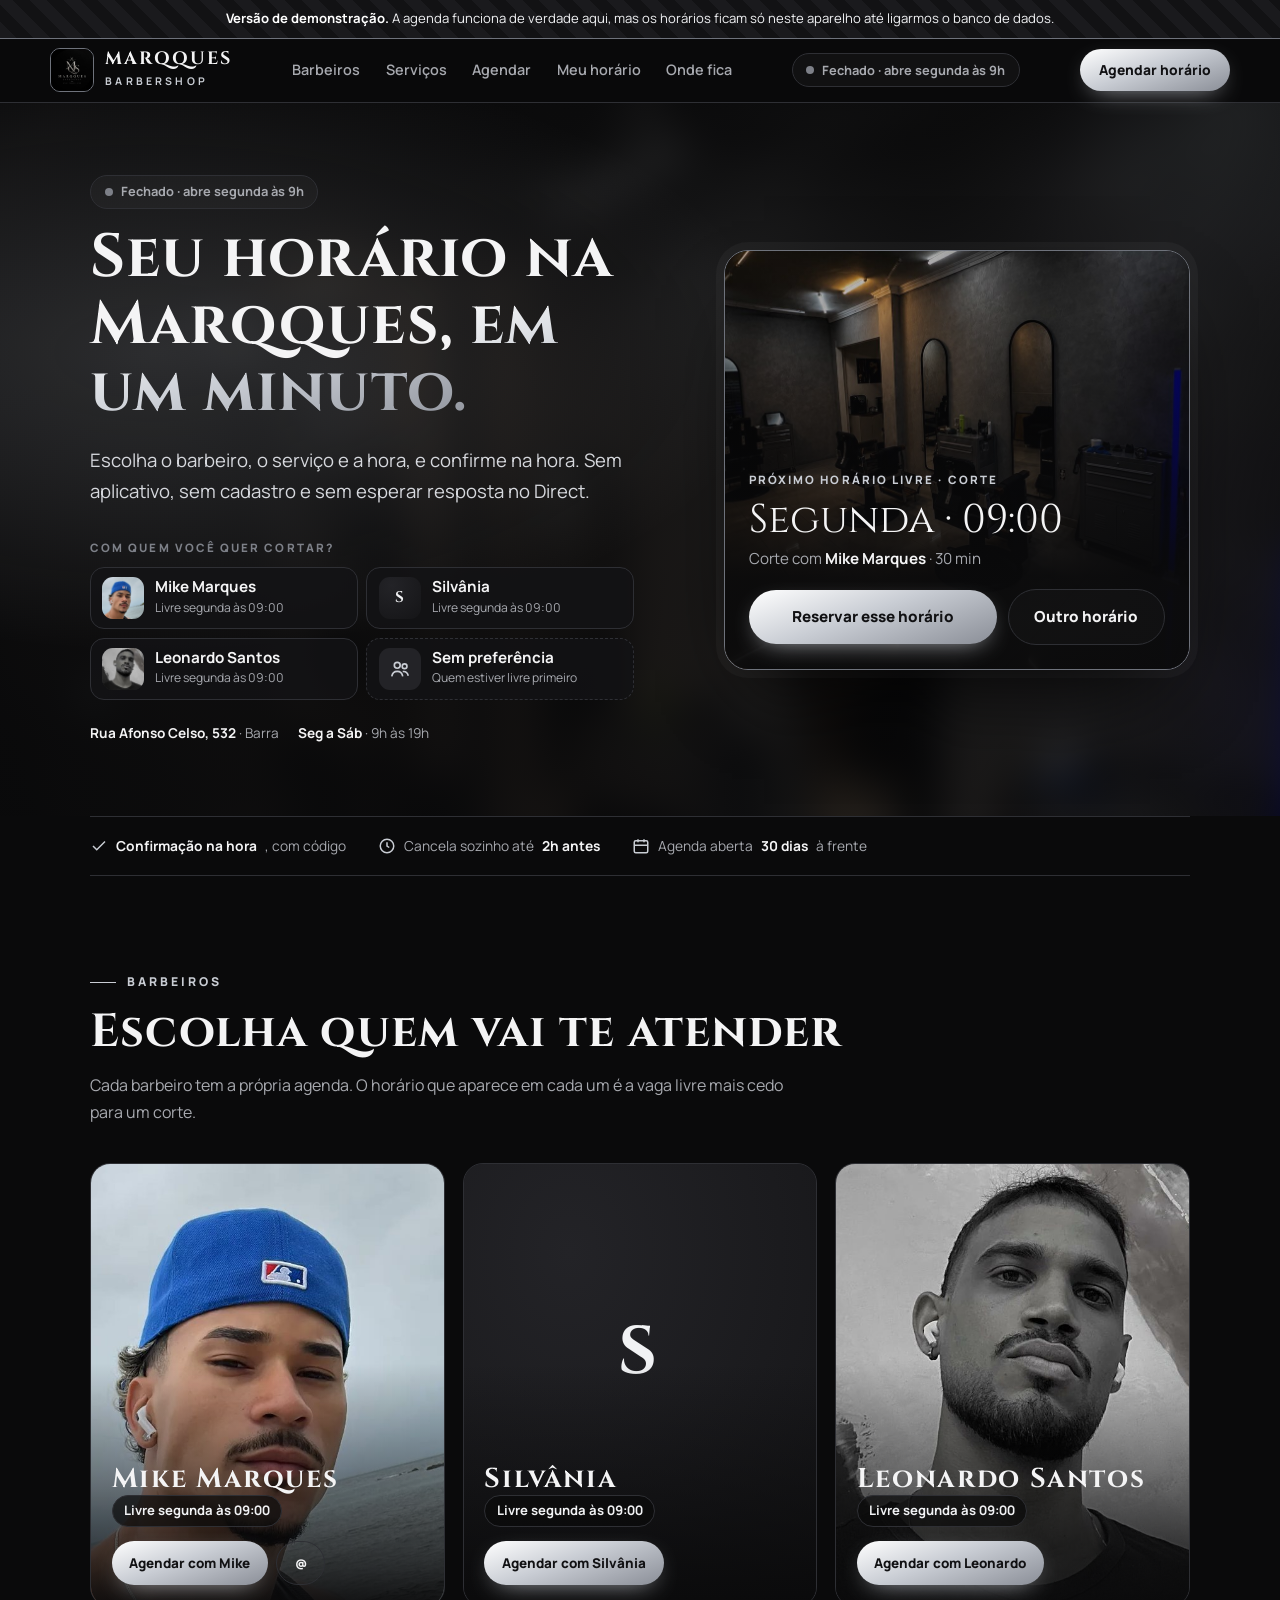
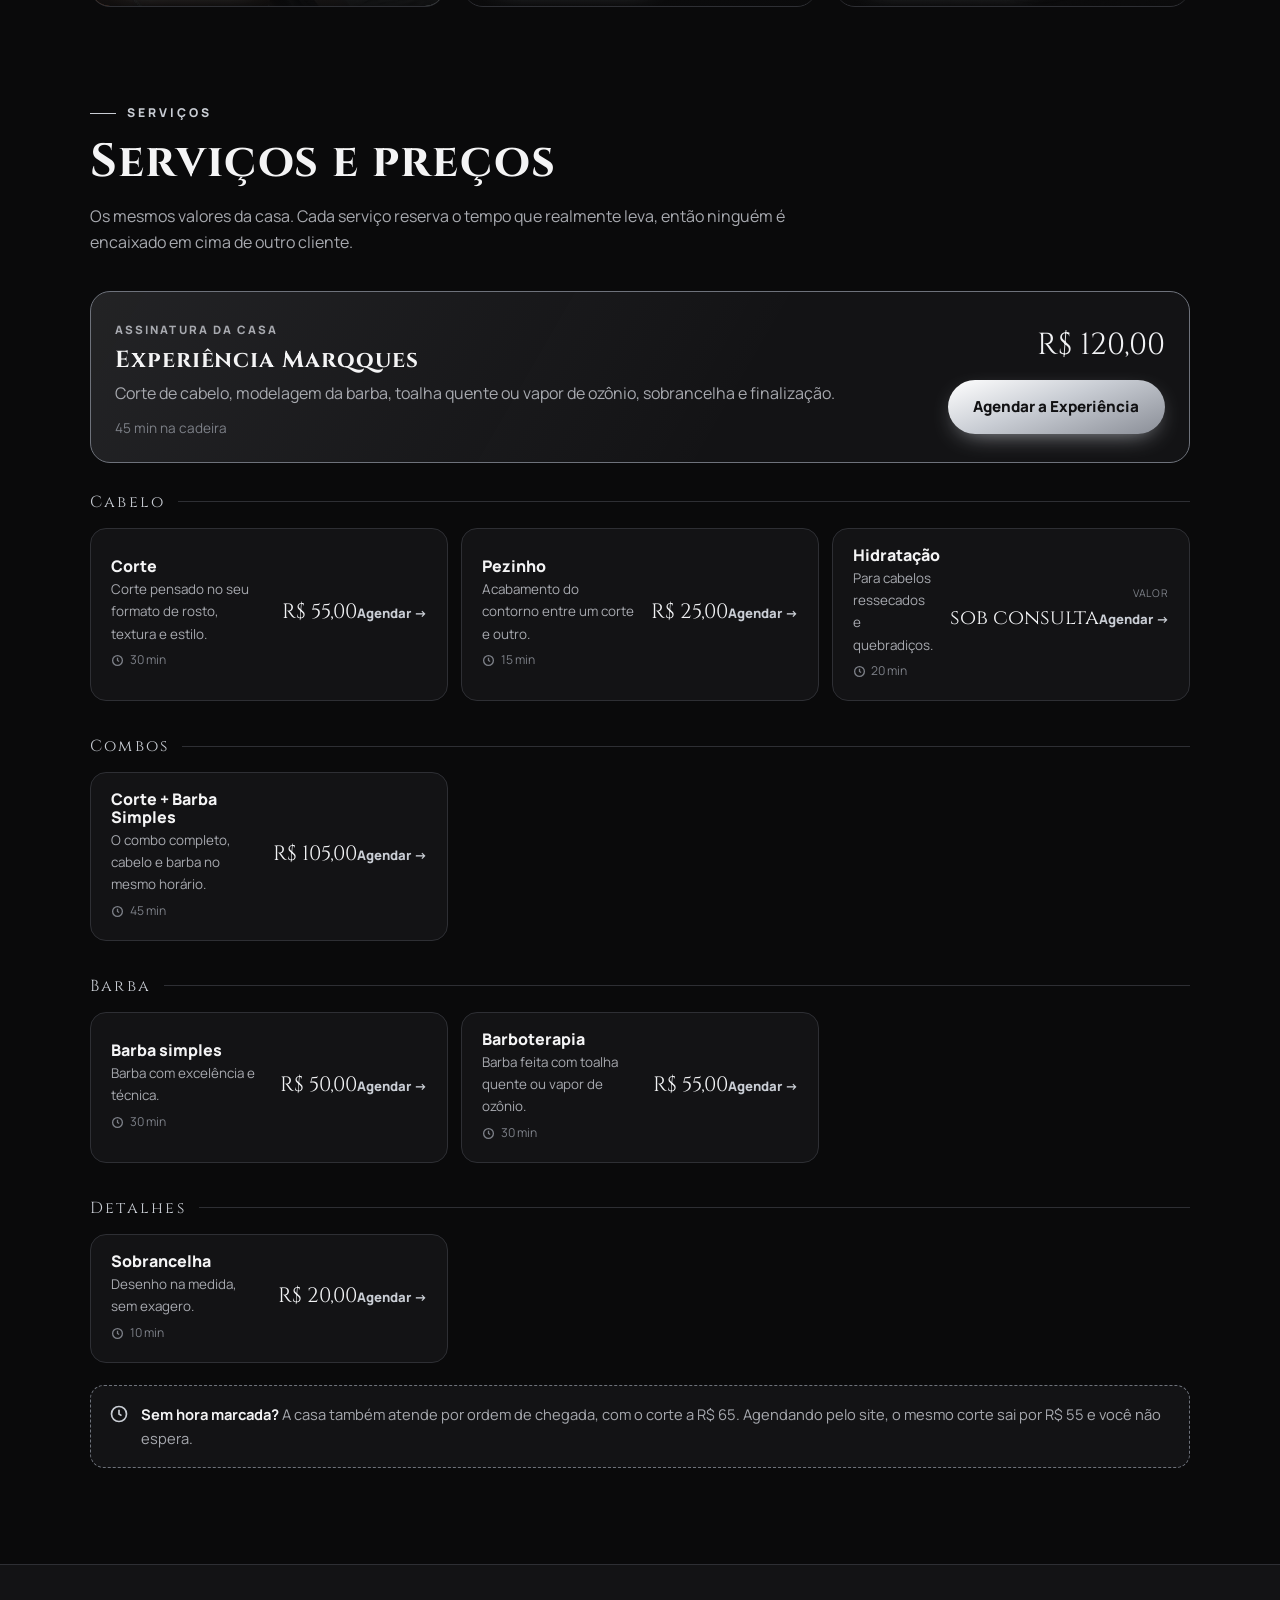
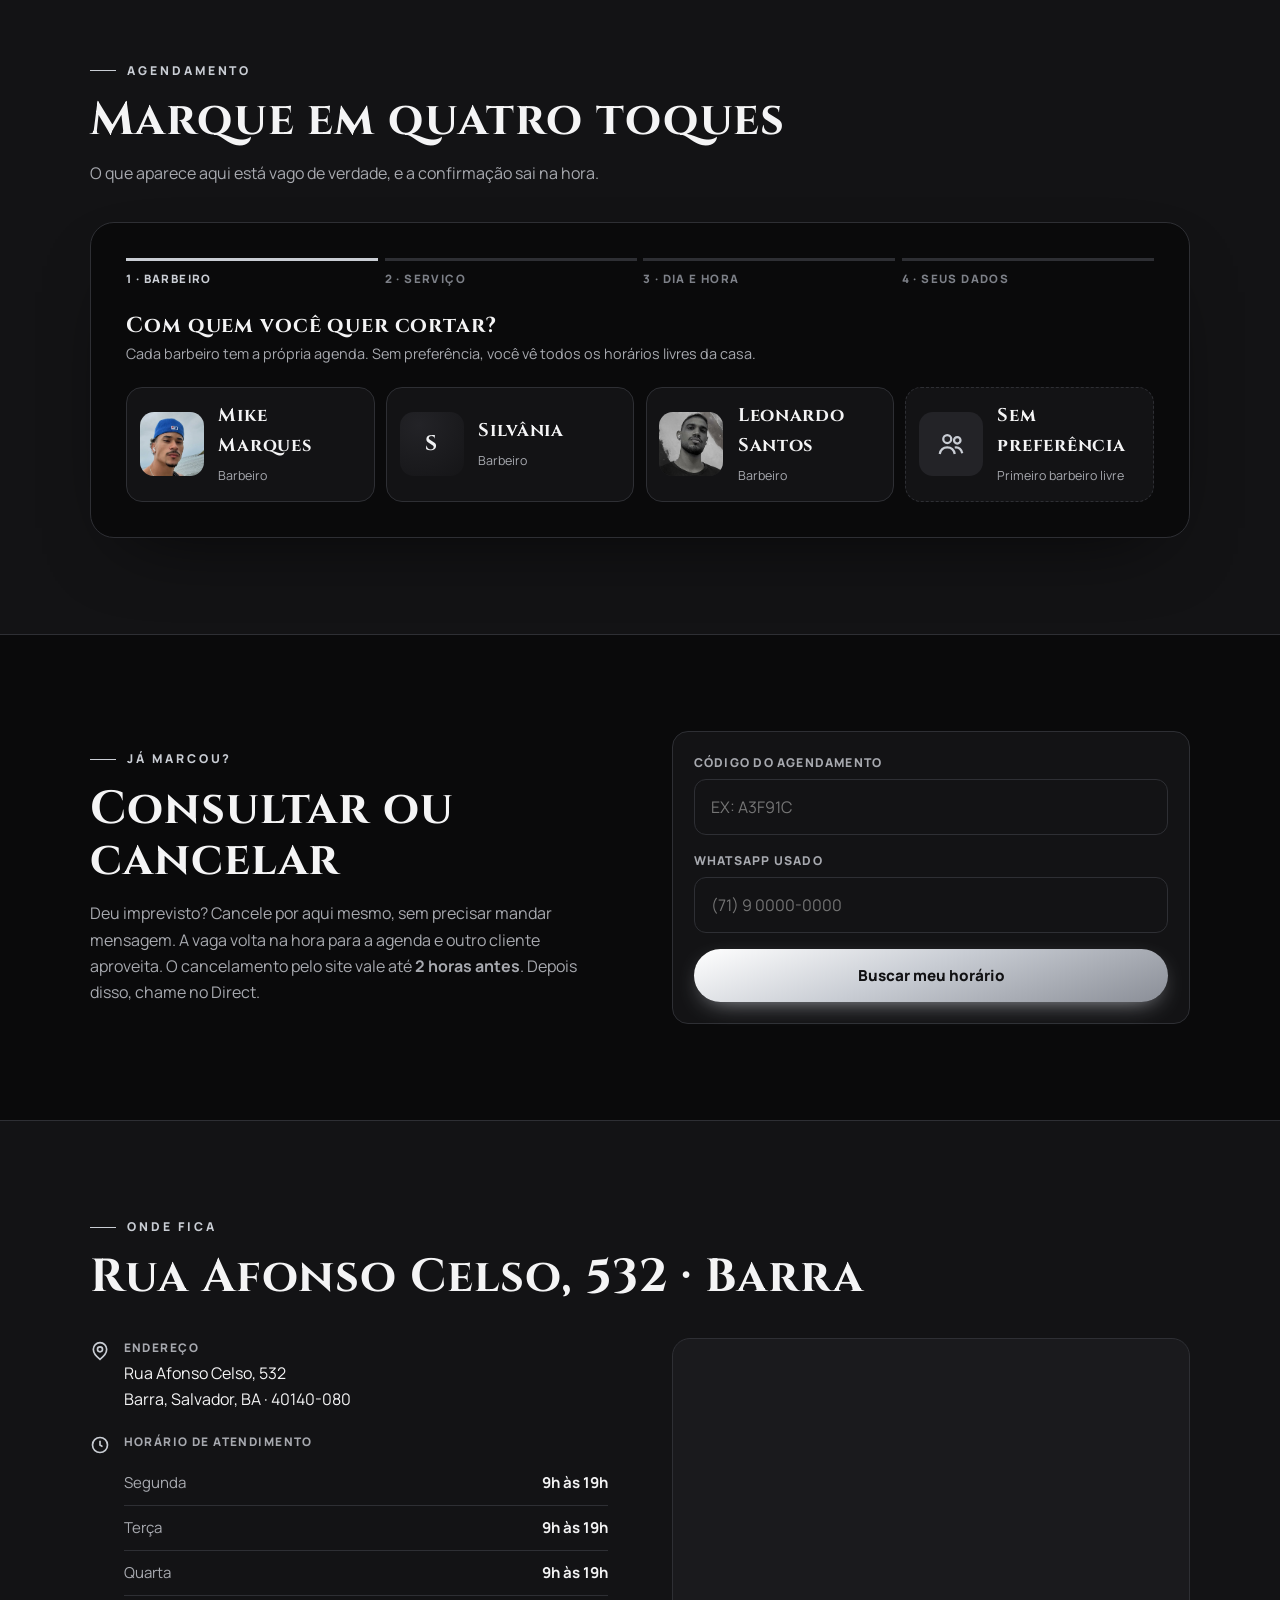
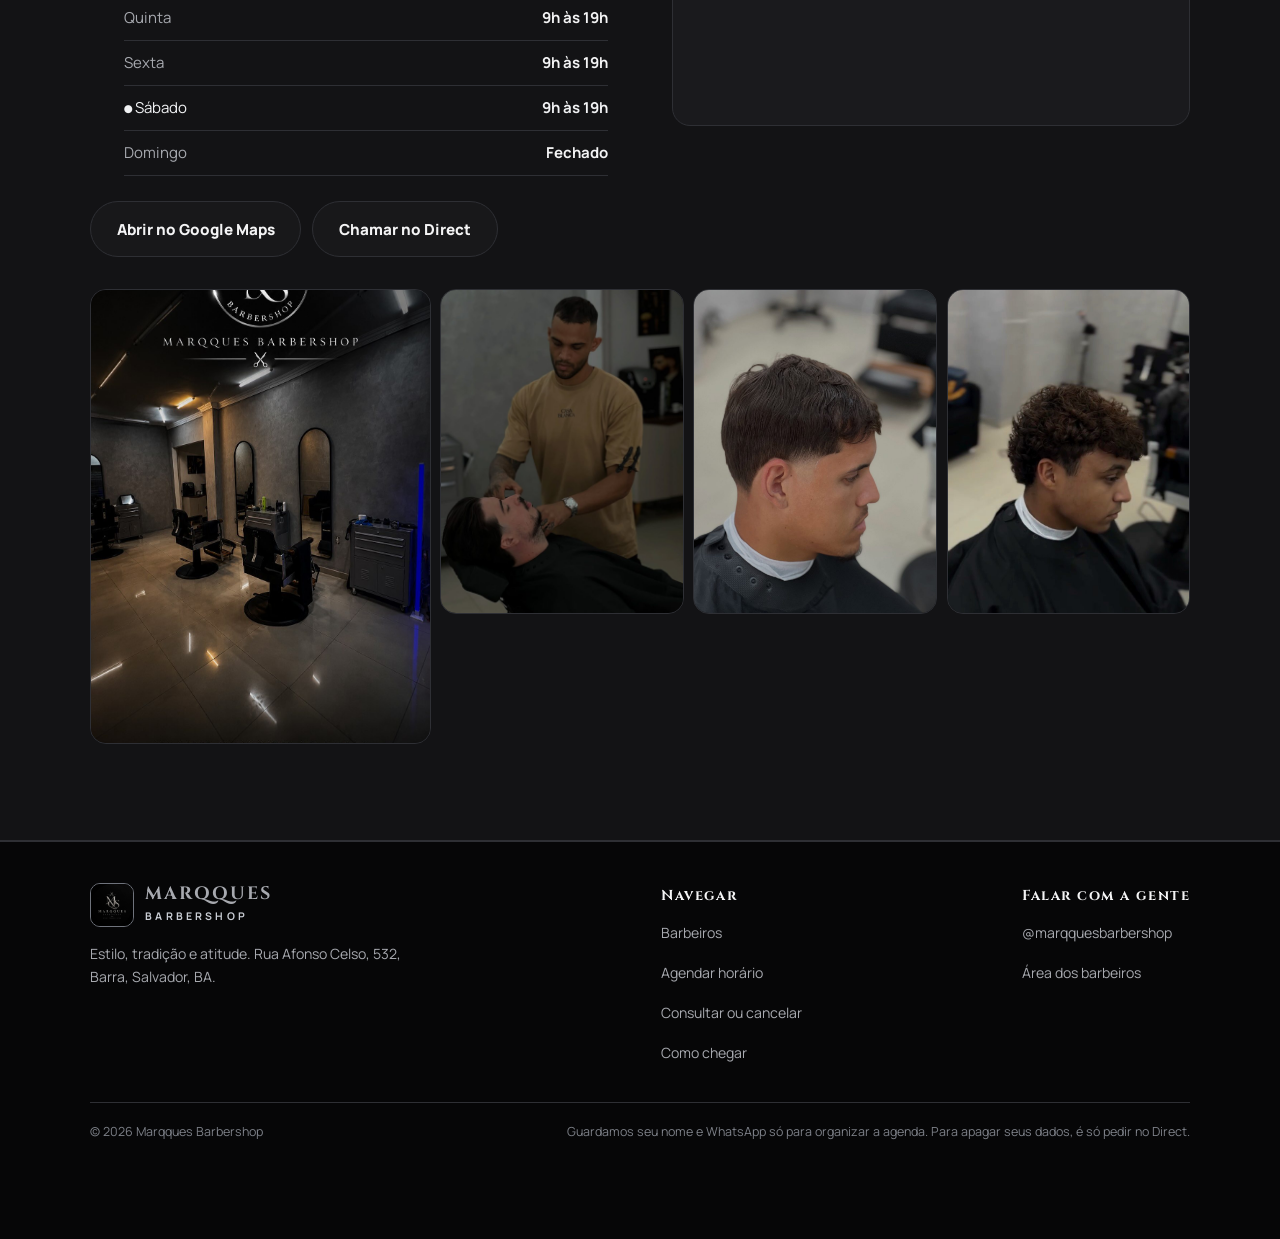
==== index.html @ 843974b7 "Atualiza o site" ====
<!DOCTYPE html>
<html lang="pt-BR">
<head>
<meta charset="UTF-8">
<meta name="viewport" content="width=device-width, initial-scale=1.0">
<title>Marqques Barbershop · Agende com Mike, Silvânia ou Leonardo na Barra</title>
<meta name="description" content="Barbearia na Barra, Salvador. Escolha o barbeiro, o serviço e o horário e confirme na hora, sem app e sem cadastro.">
<meta name="theme-color" content="#0A0A0B">
<link rel="icon" href="fotos/logo.jpg">

<meta property="og:type" content="website">
<meta property="og:title" content="Marqques Barbershop · Agende seu horário">
<meta property="og:description" content="Escolha o barbeiro, o serviço e o horário. Confirmação na hora, sem app.">
<meta property="og:image" content="fotos/salao.jpg">
<meta property="og:locale" content="pt_BR">
<meta name="twitter:card" content="summary_large_image">

<link rel="preconnect" href="https://fonts.googleapis.com">
<link rel="preconnect" href="https://fonts.gstatic.com" crossorigin>
<link href="https://fonts.googleapis.com/css2?family=Cinzel:wght@600;700&family=Manrope:wght@400;500;600;700;800&display=swap" rel="stylesheet">
<link rel="stylesheet" href="assets/estilo.css">

<script type="application/ld+json">
{
  "@context":"https://schema.org",
  "@type":"BarberShop",
  "name":"Marqques Barbershop",
  "slogan":"Estilo • Tradição • Atitude",
  "image":"fotos/salao.jpg",
  "priceRange":"R$$",
  "address":{
    "@type":"PostalAddress",
    "streetAddress":"Rua Afonso Celso, 532",
    "addressLocality":"Salvador",
    "addressRegion":"BA",
    "postalCode":"40140-080",
    "addressCountry":"BR"
  },
  "sameAs":["https://www.instagram.com/marqquesbarbershop/"],
  "openingHoursSpecification":[
    {"@type":"OpeningHoursSpecification","dayOfWeek":["Monday","Tuesday","Wednesday","Thursday","Friday","Saturday"],"opens":"09:00","closes":"19:00"}
  ]
}
</script>
</head>
<body>

<div id="faixa-demo" class="faixa-demo" hidden>
  <b>Versão de demonstração.</b> A agenda funciona de verdade aqui, mas os horários ficam só neste aparelho até ligarmos o banco de dados.
</div>

<!-- ================= TOPO ================= -->
<header class="topo">
  <div class="wrap topo-in">
    <a class="marca" href="#" aria-label="Marqques Barbershop, início">
      <img src="fotos/logo.jpg" alt="" width="44" height="44">
      <span><b>MARQQUES</b><small>Barbershop</small></span>
    </a>
    <nav class="menu">
      <a href="#equipe">Barbeiros</a>
      <a href="#servicos">Serviços</a>
      <a href="#agendar">Agendar</a>
      <a href="#meu-horario">Meu horário</a>
      <a href="#local">Onde fica</a>
    </nav>
    <span class="status" data-status></span>
    <a class="btn btn-prata" href="#agendar">Agendar horário</a>
  </div>
</header>

<!-- ================= CAPA: a agenda já começa aqui ================= -->
<section class="capa capa-agenda">
  <div class="capa-foto" style="background-image:url('fotos/salao.jpg')"></div>
  <div class="wrap capa-in">
    <div class="capa-txt">
      <span class="status" data-status></span>
      <h1>Seu horário na Marqques, <span class="prata-texto">em um minuto.</span></h1>
      <p class="lead">
        Escolha o barbeiro, o serviço e a hora, e confirme na hora.
        Sem aplicativo, sem cadastro e sem esperar resposta no Direct.
      </p>

      <p class="rotulo">Com quem você quer cortar?</p>
      <div class="atalhos" id="atalhos">
        <div class="carregando">Carregando a equipe…</div>
      </div>

      <div class="capa-rodape">
        <span><b>Rua Afonso Celso, 532</b> · Barra</span>
        <span><b>Seg a Sáb</b> · 9h às 19h</span>
      </div>
    </div>

    <aside class="proximo" id="proximo" aria-live="polite">
      <img src="fotos/salao.jpg" alt="" width="941" height="1671">
      <div class="proximo-in">
        <p class="rotulo">Próximo horário livre · Corte</p>
        <div class="proximo-quando" id="px-quando">Procurando…</div>
        <p class="proximo-com" id="px-com">&nbsp;</p>
        <div class="acoes">
          <button class="btn btn-prata btn-bloco" id="px-reservar" type="button" disabled>Reservar esse horário</button>
          <a class="btn btn-linha" href="#agendar">Outro horário</a>
        </div>
      </div>
    </aside>
  </div>
</section>

<div class="wrap">
  <div class="selos">
    <span><svg width="18" height="18" viewBox="0 0 24 24" fill="none" stroke="currentColor" stroke-width="2"><path d="M20 6 9 17l-5-5"/></svg><b>Confirmação na hora</b>, com código</span>
    <span><svg width="18" height="18" viewBox="0 0 24 24" fill="none" stroke="currentColor" stroke-width="2"><circle cx="12" cy="12" r="9"/><path d="M12 7v5l3 2"/></svg>Cancela sozinho até <b>2h antes</b></span>
    <span><svg width="18" height="18" viewBox="0 0 24 24" fill="none" stroke="currentColor" stroke-width="2"><rect x="3" y="5" width="18" height="16" rx="2"/><path d="M8 3v4M16 3v4M3 11h18"/></svg>Agenda aberta <b>30 dias</b> à frente</span>
  </div>
</div>

<!-- ================= EQUIPE ================= -->
<section class="secao" id="equipe">
  <div class="wrap">
    <p class="olho">Barbeiros</p>
    <h2>Escolha quem vai te atender</h2>
    <p class="sub">
      Cada barbeiro tem a própria agenda. O horário que aparece em cada um
      é a vaga livre mais cedo para um corte.
    </p>
    <div class="equipe equipe-v2" id="equipe-lista">
      <div class="carregando">Carregando a equipe…</div>
    </div>
  </div>
</section>

<!-- ================= SERVIÇOS ================= -->
<section class="secao" id="servicos" style="padding-top:0">
  <div class="wrap">
    <p class="olho">Serviços</p>
    <h2>Serviços e preços</h2>
    <p class="sub">
      Os mesmos valores da casa. Cada serviço reserva o tempo que realmente leva,
      então ninguém é encaixado em cima de outro cliente.
    </p>
    <div id="cardapio" style="margin-top:2.2rem">
      <div class="carregando">Carregando os serviços…</div>
    </div>
    <div class="aviso-chegada">
      <svg width="20" height="20" viewBox="0 0 24 24" fill="none" stroke="currentColor" stroke-width="2"><circle cx="12" cy="12" r="9"/><path d="M12 7v5l3 2"/></svg>
      <span><b>Sem hora marcada?</b> A casa também atende por ordem de chegada, com o corte a R$ 65.
        Agendando pelo site, o mesmo corte sai por R$ 55 e você não espera.</span>
    </div>
  </div>
</section>

<!-- ================= AGENDAMENTO ================= -->
<section class="secao agendar" id="agendar">
  <div class="wrap">
    <p class="olho">Agendamento</p>
    <h2>Marque em quatro toques</h2>
    <p class="sub">
      O que aparece aqui está vago de verdade, e a confirmação sai na hora.
    </p>

    <div class="painel" id="agendar-app">

      <div class="passos" id="passos">
        <div class="passo" data-estado="atual">1 · Barbeiro</div>
        <div class="passo" data-estado="aberto">2 · Serviço</div>
        <div class="passo" data-estado="aberto">3 · Dia e hora</div>
        <div class="passo" data-estado="aberto">4 · Seus dados</div>
      </div>

      <div class="escolhas" id="escolhas" hidden></div>

      <!-- 1 -->
      <div class="etapa" data-etapa="1" data-ativa>
        <h3>Com quem você quer cortar?</h3>
        <p class="dica">Cada barbeiro tem a própria agenda. Sem preferência, você vê todos os horários livres da casa.</p>
        <div class="lista-barbeiros" id="lista-barbeiros"></div>
      </div>

      <!-- 2 -->
      <div class="etapa" data-etapa="2">
        <h3>O que vamos fazer?</h3>
        <p class="dica">O tempo na cadeira muda conforme o serviço, por isso ele vem antes da hora.</p>
        <div id="lista-servicos"></div>
        <div class="acoes"><button class="voltar" type="button" data-voltar="1">← Trocar o barbeiro</button></div>
      </div>

      <!-- 3 -->
      <div class="etapa" data-etapa="3">
        <h3>Escolha o dia e a hora</h3>
        <div class="fita" id="fita-dias"></div>
        <p class="titulo-dia" id="titulo-dia"></p>
        <div id="caixa-horas"></div>
        <div class="acoes"><button class="voltar" type="button" data-voltar="2">← Trocar o serviço</button></div>
      </div>

      <!-- 4 -->
      <div class="etapa" data-etapa="4">
        <h3>Quase lá</h3>
        <p class="dica">Só falta saber quem vai sentar na cadeira.</p>
        <div class="resumo" id="resumo"></div>
        <form id="form-cliente" novalidate>
          <div class="campos">
            <div class="campo">
              <label for="cli-nome">Seu nome</label>
              <input id="cli-nome" name="nome" type="text" autocomplete="name" placeholder="Como te chamam" required>
            </div>
            <div class="campo">
              <label for="cli-tel">WhatsApp</label>
              <input id="cli-tel" name="tel" type="tel" inputmode="numeric" autocomplete="tel" placeholder="(71) 9 0000-0000" required>
              <p class="ajuda">Serve para te achar se precisar remarcar. Não vai para lista de propaganda.</p>
            </div>
            <div class="campo">
              <label for="cli-obs">Observação <span style="text-transform:none;letter-spacing:0;font-weight:500">(opcional)</span></label>
              <textarea id="cli-obs" name="obs" maxlength="240" placeholder="Ex: o mesmo do mês passado, degradê baixo"></textarea>
            </div>
          </div>
          <div id="msg-form"></div>
          <div class="acoes">
            <button class="btn btn-prata" id="btn-confirmar" type="submit">Confirmar horário</button>
            <button class="voltar" type="button" data-voltar="3">← Trocar a hora</button>
          </div>
        </form>
      </div>

      <!-- 5 -->
      <div class="etapa" data-etapa="5">
        <div class="sucesso">
          <div class="selo-ok" aria-hidden="true">
            <svg width="30" height="30" viewBox="0 0 24 24" fill="none" stroke="currentColor" stroke-width="3" stroke-linecap="round" stroke-linejoin="round"><path d="M20 6 9 17l-5-5"/></svg>
          </div>
          <h3>Horário confirmado</h3>
          <p class="com">com <span id="ok-barbeiro"></span></p>
          <p class="dica" id="ok-linha" style="color:var(--cinza);margin:.4rem 0 1rem"></p>
          <p style="font-size:.76rem;letter-spacing:.16em;text-transform:uppercase;color:var(--cinza);font-weight:800">Seu código</p>
          <div class="codigo" id="ok-codigo"></div>
          <p style="max-width:34rem;margin:0 auto 1.4rem;color:var(--cinza);font-size:.92rem">
            Guarde esse código: é com ele que você consulta ou cancela sozinho,
            até 2 horas antes. Chegue uns 5 minutinhos antes.
          </p>
          <div class="acoes" style="justify-content:center">
            <a class="btn btn-zap" id="ok-zap" target="_blank" rel="noopener">Avisar no WhatsApp</a>
            <a class="btn btn-linha" id="ok-ics">Salvar no calendário</a>
            <button class="btn btn-linha" id="btn-novo" type="button">Marcar outro</button>
          </div>
        </div>
      </div>

    </div>
  </div>
</section>

<!-- ================= MEU HORÁRIO ================= -->
<section class="secao" id="meu-horario">
  <div class="wrap dupla">
    <div>
      <p class="olho">Já marcou?</p>
      <h2>Consultar ou cancelar</h2>
      <p class="sub">
        Deu imprevisto? Cancele por aqui mesmo, sem precisar mandar mensagem.
        A vaga volta na hora para a agenda e outro cliente aproveita.
        O cancelamento pelo site vale até <b>2 horas antes</b>. Depois disso, chame no Direct.
      </p>
    </div>
    <div class="cartao">
      <form id="form-consulta">
        <div class="campos">
          <div class="campo">
            <label for="con-codigo">Código do agendamento</label>
            <input id="con-codigo" type="text" placeholder="Ex: A3F91C" style="text-transform:uppercase" required>
          </div>
          <div class="campo">
            <label for="con-tel">WhatsApp usado</label>
            <input id="con-tel" type="tel" inputmode="numeric" placeholder="(71) 9 0000-0000" required>
          </div>
          <button class="btn btn-prata btn-bloco" type="submit">Buscar meu horário</button>
        </div>
      </form>
      <div id="saida-consulta"></div>
    </div>
  </div>
</section>

<!-- ================= ONDE FICA ================= -->
<section class="secao" id="local" style="background:var(--grafite);border-block:1px solid var(--borda)">
  <div class="wrap">
    <p class="olho">Onde fica</p>
    <h2>Rua Afonso Celso, 532 · Barra</h2>

    <div class="dupla" style="margin-top:2.2rem;align-items:start">
      <div class="info-local">
        <div class="info-item">
          <svg width="20" height="20" viewBox="0 0 24 24" fill="none" stroke="currentColor" stroke-width="2"><path d="M20 10c0 6-8 12-8 12s-8-6-8-12a8 8 0 1 1 16 0Z"/><circle cx="12" cy="10" r="3"/></svg>
          <div>
            <b class="rot">Endereço</b>
            Rua Afonso Celso, 532<br>
            Barra, Salvador, BA · 40140-080
          </div>
        </div>

        <div class="info-item">
          <svg width="20" height="20" viewBox="0 0 24 24" fill="none" stroke="currentColor" stroke-width="2"><circle cx="12" cy="12" r="9"/><path d="M12 7v5l3 2"/></svg>
          <div style="width:100%">
            <b class="rot">Horário de atendimento</b>
            <table class="tabela-horario" id="tabela-horario">
              <tr data-dia="1"><td>Segunda</td><td>9h às 19h</td></tr>
              <tr data-dia="2"><td>Terça</td><td>9h às 19h</td></tr>
              <tr data-dia="3"><td>Quarta</td><td>9h às 19h</td></tr>
              <tr data-dia="4"><td>Quinta</td><td>9h às 19h</td></tr>
              <tr data-dia="5"><td>Sexta</td><td>9h às 19h</td></tr>
              <tr data-dia="6"><td>Sábado</td><td>9h às 19h</td></tr>
              <tr data-dia="0"><td>Domingo</td><td>Fechado</td></tr>
            </table>
          </div>
        </div>

        <div class="acoes" style="margin-top:.4rem">
          <a class="btn btn-linha" id="link-maps" target="_blank" rel="noopener" href="https://www.google.com/maps/search/?api=1&amp;query=Rua+Afonso+Celso+532+Barra+Salvador+BA">Abrir no Google Maps</a>
          <a class="btn btn-linha" id="link-contato" target="_blank" rel="noopener" href="https://ig.me/m/marqquesbarbershop">Chamar no Direct</a>
        </div>
      </div>

      <div class="mapa">
        <iframe title="Mapa da Marqques Barbershop" loading="lazy" referrerpolicy="no-referrer-when-downgrade"
          src="https://www.google.com/maps?q=Rua%20Afonso%20Celso%2C%20532%2C%20Barra%2C%20Salvador%20-%20BA&output=embed"></iframe>
      </div>
    </div>

    <div class="faixa-fotos">
      <figure><img src="fotos/salao.jpg" loading="lazy" style="object-position:50% 65%" alt="Salão da Marqques: piso escuro, cadeiras pretas, espelhos em arco e luzes de LED no teto."></figure>
      <figure><img src="fotos/atendimento.jpg" loading="lazy" alt="Barbeiro da Marqques desenhando a barba de um cliente deitado na cadeira."></figure>
      <figure><img src="fotos/corte-1.jpg" loading="lazy" alt="Corte degradê com franja texturizada, visto de perfil."></figure>
      <figure><img src="fotos/corte-2.jpg" loading="lazy" style="object-position:50% 35%" alt="Corte com cachos definidos no topo e laterais baixas."></figure>
    </div>
  </div>
</section>

<!-- ================= RODAPÉ ================= -->
<footer class="rodape">
  <div class="wrap">
    <div class="rodape-in">
      <div style="max-width:22rem">
        <a class="marca" href="#" style="margin-bottom:.9rem">
          <img src="fotos/logo.jpg" alt="" width="44" height="44">
          <span><b>MARQQUES</b><small>Barbershop</small></span>
        </a>
        <p>Estilo, tradição e atitude. Rua Afonso Celso, 532, Barra, Salvador, BA.</p>
      </div>
      <div>
        <b class="rodape-titulo">Navegar</b>
        <ul class="rodape-links">
          <li><a href="#equipe">Barbeiros</a></li>
          <li><a href="#agendar">Agendar horário</a></li>
          <li><a href="#meu-horario">Consultar ou cancelar</a></li>
          <li><a href="#local">Como chegar</a></li>
        </ul>
      </div>
      <div>
        <b class="rodape-titulo">Falar com a gente</b>
        <ul class="rodape-links">
          <li><a href="https://www.instagram.com/marqquesbarbershop/" target="_blank" rel="noopener">@marqquesbarbershop</a></li>
          <li><a href="admin.html">Área dos barbeiros</a></li>
        </ul>
      </div>
    </div>
    <div class="creditos">
      <span>© <span id="ano"></span> Marqques Barbershop</span>
      <span>Guardamos seu nome e WhatsApp só para organizar a agenda. Para apagar seus dados, é só pedir no Direct.</span>
    </div>
  </div>
</footer>

<a class="flutua" href="#agendar">
  <svg width="18" height="18" viewBox="0 0 24 24" fill="none" stroke="currentColor" stroke-width="2"><rect x="3" y="5" width="18" height="16" rx="2"/><path d="M8 3v4M16 3v4M3 11h18"/></svg>
  Agendar
</a>

<script src="assets/config.js"></script>
<!-- Este bloco vem ANTES de agenda.js: registra o ouvinte que recebe
     barbeiros e serviços assim que carregam. -->
<script>
(function () {
  var CFG = window.TV;
  var DIAS = ['domingo','segunda','terça','quarta','quinta','sexta','sábado'];
  document.getElementById('ano').textContent = new Date().getFullYear();
  if (CFG.modoDemo) document.getElementById('faixa-demo').hidden = false;
  if (CFG.whatsapp) {
    var contato = document.getElementById('link-contato');
    contato.href = 'https://wa.me/' + CFG.whatsapp;
    contato.textContent = 'Chamar no WhatsApp';
    contato.className = 'btn btn-zap';
  }

  function el(tag, cls, txt) {
    var n = document.createElement(tag);
    if (cls) n.className = cls;
    if (txt != null) n.textContent = txt;
    return n;
  }
  function min(t) { var p = String(t).split(':'); return (+p[0]) * 60 + (+p[1]); }
  function horaCurta(t) { var p = String(t).split(':'); return (+p[0]) + 'h' + (p[1] === '00' ? '' : p[1]); }
  function irAgendar() { document.getElementById('agendar').scrollIntoView({ behavior: 'smooth' }); }
  function avatar(b, cls) {
    var box = el('span', cls);
    if (b.foto) { var i = el('img'); i.src = b.foto; i.alt = ''; box.appendChild(i); }
    else box.appendChild(el('span', 'iniciais', CFG.iniciais ? CFG.iniciais(b.nome) : b.nome[0]));
    return box;
  }
  function primeiroNome(n) { return String(n).split(' ')[0]; }
  function quando(p) { return CFG.diaRelativo(p.dia).replace(/, \d+ de .*/, '') + ' · ' + p.hora; }

  /* ---- aberto / fechado agora ---- */
  (function status() {
    var agora = new Date(), m = agora.getHours() * 60 + agora.getMinutes();
    var hoje = CFG.expediente[agora.getDay()], txt, aberto = false;
    if (hoje && hoje.aberto && m >= min(hoje.abre) && m < min(hoje.fecha)) {
      aberto = true; txt = 'Aberto agora · até ' + horaCurta(hoje.fecha);
    } else {
      for (var i = 0; i < 8; i++) {
        var d = (agora.getDay() + i) % 7, e = CFG.expediente[d];
        if (!e || !e.aberto || (i === 0 && m >= min(e.abre))) continue;
        txt = 'Fechado · abre ' + (i === 0 ? 'hoje' : i === 1 ? 'amanhã' : DIAS[d]) + ' às ' + horaCurta(e.abre);
        break;
      }
    }
    Array.prototype.forEach.call(document.querySelectorAll('[data-status]'), function (s) {
      s.textContent = txt;
      if (aberto) s.setAttribute('data-aberto', '');
    });
    var linha = document.querySelector('#tabela-horario tr[data-dia="' + agora.getDay() + '"]');
    if (linha) linha.setAttribute('data-hoje', '');
  })();

  /* ---- cardápio ---- */
  function pintaCardapio(lista) {
    var alvo = document.getElementById('cardapio');
    alvo.innerHTML = '';
    var grupos = {};
    lista.forEach(function (s) {
      if (s.categoria === 'Assinatura') { alvo.appendChild(cardAssinatura(s)); return; }
      var g = s.categoria || 'Serviços'; (grupos[g] = grupos[g] || []).push(s);
    });
    Object.keys(grupos).forEach(function (g) {
      var bloco = el('div', 'cardapio-grupo');
      bloco.appendChild(el('div', 'cardapio-titulo', g));
      var grade = el('div', 'grade-servicos');
      grupos[g].forEach(function (s) {
        var card = el('article', 'servico');
        card.innerHTML =
          '<div class="servico-txt"><h3></h3><p></p>' +
            '<span class="tempo"><svg width="13" height="13" viewBox="0 0 24 24" fill="none" stroke="currentColor" stroke-width="2.4"><circle cx="12" cy="12" r="9"/><path d="M12 7v5l3 2"/></svg>' +
            s.duracao_min + ' min</span></div>' +
          '<div class="servico-dir"><span class="preco"></span>' +
            '<button class="marcar" type="button">Agendar →</button></div>';
        card.querySelector('h3').textContent = s.nome;
        card.querySelector('p').textContent = s.descricao || '';
        card.querySelector('.preco').innerHTML = valor(s);
        card.querySelector('.marcar').addEventListener('click', function () { CFG.agendarServico(s.id); irAgendar(); });
        grade.appendChild(card);
      });
      bloco.appendChild(grade);
      alvo.appendChild(bloco);
    });
  }
  function valor(s) {
    if (!s.preco_centavos) return '<small>valor</small>sob consulta';
    return (s.a_partir_de ? '<small>a partir de</small>' : '') + 'R$ ' + (s.preco_centavos / 100).toFixed(2).replace('.', ',');
  }
  function cardAssinatura(s) {
    var c = el('article', 'assinatura');
    var esq = el('div');
    esq.appendChild(el('p', 'rotulo', 'Assinatura da casa'));
    esq.appendChild(el('h3', null, s.nome));
    esq.appendChild(el('p', null, s.descricao || ''));
    var meta = el('div', 'meta');
    meta.appendChild(el('span', null, s.duracao_min + ' min na cadeira'));
    esq.appendChild(meta);
    var dir = el('div', 'servico-dir');
    var p = el('div', 'preco'); p.innerHTML = valor(s);
    dir.appendChild(p);
    var b = el('button', 'btn btn-prata', 'Agendar a Experiência');
    b.type = 'button'; b.style.marginTop = '.6rem';
    b.addEventListener('click', function () { CFG.agendarServico(s.id); irAgendar(); });
    dir.appendChild(b);
    c.appendChild(esq); c.appendChild(dir);
    return c;
  }

  /* ---- atalhos da capa + cards da equipe, com a vaga mais cedo de cada um ---- */
  function pintaEquipe(barbeiros, servicos) {
    var corte = servicos.filter(function (s) { return s.id === 'corte' || s.slug === 'corte'; })[0] || servicos[0];
    var atalhos = document.getElementById('atalhos');
    var lista = document.getElementById('equipe-lista');
    atalhos.innerHTML = ''; lista.innerHTML = '';

    var proximos = [];
    barbeiros.forEach(function (b) {
      var at = el('button', 'atalho'); at.type = 'button';
      at.appendChild(avatar(b, 'av'));
      var t = el('span'); t.appendChild(el('b', null, b.nome));
      var sm = el('small', null, 'Vendo a agenda…'); t.appendChild(sm);
      at.appendChild(t);
      at.addEventListener('click', function () { CFG.agendarCom(b.id); irAgendar(); });
      atalhos.appendChild(at);

      var card = el('article', 'membro' + (b.foto ? '' : ' sem-foto'));
      if (b.foto) {
        var img = el('img'); img.src = b.foto; img.loading = 'lazy'; img.alt = 'Foto de ' + b.nome + ', barbeiro da Marqques.';
        card.appendChild(img);
      } else {
        card.appendChild(el('span', 'iniciais', CFG.iniciais ? CFG.iniciais(b.nome) : b.nome[0]));
      }
      var info = el('div', 'membro-info');
      info.appendChild(el('h3', null, b.nome));
      var livre = el('span', 'livre', 'Vendo a agenda…');
      info.appendChild(livre);
      var ac = el('div', 'membro-acoes');
      var bt = el('button', 'btn btn-prata', 'Agendar com ' + primeiroNome(b.nome));
      bt.type = 'button';
      bt.addEventListener('click', function () { CFG.agendarCom(b.id); irAgendar(); });
      ac.appendChild(bt);
      if (b.instagram) {
        var ig = el('a', 'btn btn-linha', '@'); ig.href = 'https://www.instagram.com/' + b.instagram + '/';
        ig.target = '_blank'; ig.rel = 'noopener'; ig.setAttribute('aria-label', 'Instagram de ' + b.nome);
        ac.appendChild(ig);
      }
      info.appendChild(ac);
      card.appendChild(info);
      lista.appendChild(card);

      proximos.push(CFG.proximoLivre(b, corte).then(function (p) {
        var txt = p ? 'Livre ' + quando(p).toLowerCase().replace(' · ', ' às ') : 'Agenda cheia nos próximos dias';
        sm.textContent = txt; livre.textContent = txt;
        return p ? { b: b, p: p } : null;
      }).catch(function () { sm.textContent = livre.textContent = 'Ver horários'; return null; }));
    });

    var q = el('button', 'atalho qualquer'); q.type = 'button';
    q.innerHTML = '<span class="av"><svg width="22" height="22" viewBox="0 0 24 24" fill="none" stroke="currentColor" stroke-width="1.8"><circle cx="9" cy="8" r="3.2"/><circle cx="17" cy="9" r="2.6"/><path d="M3 20c.6-3.4 3-5.4 6-5.4s5.4 2 6 5.4M15 14.8c2.8-.4 5.2 1.3 6 4.6"/></svg></span>' +
                  '<span><b>Sem preferência</b><small>Quem estiver livre primeiro</small></span>';
    q.addEventListener('click', function () { CFG.agendarCom('qualquer'); irAgendar(); });
    atalhos.appendChild(q);

    // cartão "próximo horário livre": a vaga mais cedo da casa inteira
    Promise.all(proximos).then(function (r) {
      var melhor = r.filter(Boolean).sort(function (a, c) {
        return (a.p.dia + a.p.hora) < (c.p.dia + c.p.hora) ? -1 : 1;
      })[0];
      var qd = document.getElementById('px-quando'), com = document.getElementById('px-com'), bt = document.getElementById('px-reservar');
      if (!melhor) { qd.textContent = 'Agenda cheia'; com.textContent = 'Chame no Direct que a gente encaixa.'; return; }
      qd.textContent = quando(melhor.p);
      com.innerHTML = '';
      com.appendChild(document.createTextNode(corte.nome + ' com '));
      com.appendChild(el('b', null, melhor.b.nome));
      com.appendChild(document.createTextNode(' · ' + corte.duracao_min + ' min'));
      bt.disabled = false;
      bt.onclick = function () { CFG.agendarDireto(melhor.b.id, corte.id, melhor.p.dia, melhor.p.hora); irAgendar(); };
    });
  }

  function recebe(d) { pintaCardapio(d.servicos); pintaEquipe(d.barbeiros, d.servicos); }
  document.addEventListener('tv:dados', function (ev) { recebe(ev.detail); });
})();
</script>
<script src="assets/agenda.js"></script>
</body>
</html>
---- assets/estilo.css ----
/* =====================================================================
   Marqques Barbershop — folha de estilo
   Paleta tirada da própria marca: monograma MQS em prata escovada
   sobre preto, e o salão escuro de espelhos em arco e luz fria.
   ===================================================================== */

:root{
  --fundo:      #0A0A0B;
  --grafite:    #131315;
  --carvao:     #1A1A1D;
  --chumbo:     #232327;
  --borda:      #2E2F34;

  --prata:       #C9CDD4;
  --prata-clara: #F1F2F4;
  --prata-fundo: #6E727B;
  --prata-gradiente: linear-gradient(160deg, #FFFFFF 0%, var(--prata) 45%, #8A8E97 100%);

  --creme:      #F4F4F5;
  --cinza:      #A7A9AF;
  --cinza-fraco:#7D8088;
  --verde-zap:  #25D366;
  --vermelho:   #E06560;

  --display: 'Cinzel', 'Trajan Pro', Georgia, serif;
  --corpo:   'Manrope', system-ui, sans-serif;

  --raio:  16px;
  --larg:  1180px;
}

*{margin:0;padding:0;box-sizing:border-box}
[hidden]{display:none !important}
html{scroll-behavior:smooth;scroll-padding-top:80px}
body{
  font-family:var(--corpo);
  background:var(--fundo);
  color:var(--creme);
  line-height:1.65;
  overflow-x:clip;
  -webkit-font-smoothing:antialiased;
}
img{display:block;max-width:100%}
a{color:inherit;text-decoration:none}
button{font:inherit;color:inherit;background:none;border:none;cursor:pointer}
:focus-visible{outline:2px solid var(--prata);outline-offset:3px;border-radius:6px}

.wrap{max-width:var(--larg);margin:0 auto;padding:0 clamp(1rem,4vw,2.5rem)}
.secao{padding:clamp(3.5rem,8vw,6rem) 0}

h1,h2,h3,.display{font-family:var(--display);font-weight:700;line-height:1.1;letter-spacing:.02em}
h2{font-size:clamp(1.9rem,4.4vw,2.9rem)}
h3{font-size:1.1rem;letter-spacing:.04em}

.olho{
  font-size:.76rem;font-weight:800;letter-spacing:.24em;text-transform:uppercase;color:var(--prata);
  display:flex;align-items:center;gap:.7rem;margin-bottom:.9rem;
}
.olho::before{content:"";width:26px;height:1px;background:var(--prata);flex:none}
.sub{color:var(--cinza);max-width:44rem;margin-top:.9rem}
.prata-texto{
  background:var(--prata-gradiente);-webkit-background-clip:text;background-clip:text;
  -webkit-text-fill-color:transparent;color:var(--prata);
}

/* ---------- botões ---------- */
.btn{
  display:inline-flex;align-items:center;justify-content:center;gap:.55rem;
  padding:.9rem 1.6rem;border-radius:100px;font-weight:800;font-size:.95rem;min-height:48px;
  transition:transform .15s ease, box-shadow .15s ease, background .15s ease, border-color .15s;
  text-align:center;
}
.btn:active{transform:translateY(1px)}
.btn-prata{background:var(--prata-gradiente);color:#111113;box-shadow:0 8px 26px -12px var(--prata)}
.btn-prata:hover{box-shadow:0 12px 32px -8px var(--prata)}
.btn-linha{border:1px solid var(--borda);color:var(--creme);background:rgba(255,255,255,.02)}
.btn-linha:hover{border-color:var(--prata);color:var(--prata-clara)}
.btn-zap{background:var(--verde-zap);color:#05301A}
.btn-bloco{width:100%}
.btn:disabled{opacity:.45;cursor:not-allowed;transform:none}

/* ---------- topo ---------- */
.topo{
  position:sticky;top:0;z-index:60;
  background:rgba(10,10,11,.86);backdrop-filter:blur(14px);-webkit-backdrop-filter:blur(14px);
  border-bottom:1px solid var(--borda);
}
.topo-in{display:flex;align-items:center;justify-content:space-between;gap:1rem;padding:.6rem 0}
.marca{display:flex;align-items:center;gap:.7rem}
.marca img{width:44px;height:44px;flex:none;border-radius:10px;object-fit:cover;border:1px solid var(--prata-fundo)}
.marca b{font-family:var(--display);font-size:1.12rem;letter-spacing:.12em;line-height:1;display:block}
.marca small{display:block;font-size:.66rem;letter-spacing:.3em;color:var(--prata);text-transform:uppercase;font-weight:700;margin-top:.25rem}
.menu{display:flex;align-items:center;gap:1.6rem}
.menu a{font-size:.9rem;font-weight:600;color:var(--cinza)}
.menu a:hover{color:var(--prata-clara)}
.topo .btn{padding:.6rem 1.2rem;font-size:.86rem;min-height:42px}
@media(max-width:900px){ .menu{display:none} }

/* ---------- capa ---------- */
.capa{position:relative;min-height:min(92vh,800px);display:flex;align-items:center;isolation:isolate;overflow:hidden}
.capa-foto{position:absolute;inset:0;z-index:-2;background:var(--grafite) center 38%/cover no-repeat}
.capa::after{
  content:"";position:absolute;inset:0;z-index:-1;
  background:
    radial-gradient(70% 60% at 12% 35%, rgba(214,218,226,.16), transparent 70%),
    linear-gradient(100deg, rgba(10,10,11,.97) 0%, rgba(10,10,11,.9) 42%, rgba(10,10,11,.45) 100%);
}
.capa-in{padding-block:clamp(3rem,7vw,5rem);width:100%;display:grid;grid-template-columns:1.15fr .85fr;gap:clamp(2rem,5vw,4rem);align-items:center}
.capa-foto{filter:blur(18px) saturate(.8);transform:scale(1.1)}
.capa-quadro{margin:0;border-radius:24px;overflow:hidden;border:1px solid var(--prata-fundo);aspect-ratio:4/5;box-shadow:0 40px 90px -40px #000,0 0 0 8px rgba(214,218,226,.06)}
.capa-quadro img{width:100%;height:100%;object-fit:cover;object-position:50% 45%}
.capa .selo-novo{
  display:inline-flex;align-items:center;gap:.5rem;border:1px solid var(--prata-fundo);
  background:rgba(214,218,226,.08);color:var(--prata-clara);border-radius:100px;
  padding:.35rem .9rem;font-size:.8rem;font-weight:700;letter-spacing:.04em;margin-bottom:1.2rem;
}
.capa h1{font-size:clamp(2.4rem,6.6vw,4.4rem);max-width:15ch}
.capa p.lead{font-size:clamp(1rem,2vw,1.16rem);color:#D6D8DD;max-width:36rem;margin:1.2rem 0 2rem}
.capa-ctas{display:flex;flex-wrap:wrap;gap:.8rem}
.capa-rostos{display:flex;align-items:center;gap:.8rem;margin-top:2.2rem;font-size:.86rem;color:var(--cinza)}
.capa-rostos .pilha{display:flex}
.capa-rostos .pilha img{width:42px;height:42px;border-radius:50%;object-fit:cover;object-position:50% 20%;border:2px solid var(--fundo);margin-left:-10px}
.capa-rostos .pilha img:first-child{margin-left:0}
.capa-rostos b{color:var(--creme)}
@media(max-width:700px){
  .capa::after{background:linear-gradient(180deg, rgba(10,10,11,.55) 0%, rgba(10,10,11,.92) 45%, rgba(10,10,11,.98) 100%)}
  .capa{min-height:auto}
}

@media(max-width:900px){
  .capa-in{grid-template-columns:1fr}
  .capa-quadro{order:-1;aspect-ratio:4/3;max-height:52vh}
}
.selos{display:flex;flex-wrap:wrap;gap:1.2rem 2rem;border-top:1px solid var(--borda);border-bottom:1px solid var(--borda);padding:1.1rem 0;font-size:.86rem;color:var(--cinza)}
.selos span{display:flex;align-items:center;gap:.5rem}
.selos svg{color:var(--prata);flex:none}
.selos b{color:var(--creme);font-weight:700}

/* ---------- equipe ---------- */
.equipe{display:grid;grid-template-columns:repeat(3,1fr);gap:1.1rem;margin-top:2.4rem}
@media(max-width:900px){ .equipe{grid-template-columns:1fr 1fr} }
@media(max-width:560px){ .equipe{grid-template-columns:1fr} }
.membro{
  position:relative;border-radius:20px;overflow:hidden;border:1px solid var(--borda);background:var(--carvao);
  aspect-ratio:4/5;isolation:isolate;
}
.membro img{position:absolute;inset:0;width:100%;height:100%;object-fit:cover;object-position:50% 25%;z-index:-1;transition:transform .5s ease}
.membro:hover img{transform:scale(1.04)}
.membro::after{content:"";position:absolute;inset:0;z-index:-1;background:linear-gradient(180deg,transparent 45%,rgba(10,10,11,.96) 100%)}
.membro-info{position:absolute;left:0;right:0;bottom:0;padding:1.3rem}
.membro-info h3{font-size:1.7rem;letter-spacing:.06em}
.membro-info p{font-size:.8rem;letter-spacing:.2em;text-transform:uppercase;color:var(--prata);font-weight:700;margin:.2rem 0 1rem}
.membro-acoes{display:flex;gap:.5rem;flex-wrap:wrap}
.membro-acoes .btn{padding:.6rem 1.1rem;font-size:.84rem;min-height:44px}

/* ---------- serviços ---------- */
.cardapio-grupo + .cardapio-grupo{margin-top:2rem}
.cardapio-titulo{font-family:var(--display);font-size:1rem;letter-spacing:.14em;color:var(--prata);margin-bottom:.8rem;display:flex;align-items:center;gap:.8rem}
.cardapio-titulo::after{content:"";flex:1;height:1px;background:var(--borda)}
.grade-servicos{display:grid;grid-template-columns:repeat(auto-fill,minmax(270px,1fr));gap:.8rem}
.servico{
  background:var(--grafite);border:1px solid var(--borda);border-radius:var(--raio);
  padding:1.15rem 1.25rem;display:flex;align-items:center;gap:1rem;
  transition:border-color .2s ease, transform .2s ease;
}
.servico:hover{border-color:var(--prata-fundo);transform:translateY(-2px)}
.servico-txt{flex:1;min-width:0}
.servico h3{font-family:var(--corpo);font-size:1rem;font-weight:800;letter-spacing:0}
.servico p{font-size:.84rem;color:var(--cinza);margin-top:.15rem}
.servico .tempo{font-size:.76rem;color:var(--cinza-fraco);margin-top:.35rem;display:flex;align-items:center;gap:.35rem}
.servico-dir{text-align:right;flex:none}
.servico .preco{font-family:var(--display);font-size:1.3rem;color:var(--prata-clara);white-space:nowrap;line-height:1.1}
.servico .preco small{display:block;font-family:var(--corpo);font-size:.66rem;letter-spacing:.08em;color:var(--cinza-fraco);text-transform:uppercase}
.servico .marcar{font-size:.82rem;font-weight:800;color:var(--prata);min-height:40px;display:inline-flex;align-items:center}
.servico .marcar:hover{color:var(--prata-clara)}

/* ---------- agendamento ---------- */
.agendar{background:var(--grafite);border-block:1px solid var(--borda)}
.painel{
  background:var(--fundo);border:1px solid var(--borda);border-radius:24px;
  padding:clamp(1.1rem,3.5vw,2.2rem);margin-top:2.2rem;
  box-shadow:0 30px 80px -40px rgba(0,0,0,.8);
}
.passos{display:grid;grid-auto-flow:column;grid-auto-columns:1fr;gap:.4rem;margin-bottom:1.4rem}
.passo{
  padding:.5rem 0 .2rem;border-top:3px solid var(--borda);
  font-size:.72rem;letter-spacing:.12em;text-transform:uppercase;color:var(--cinza-fraco);font-weight:800;
  transition:color .2s, border-color .2s;
}
.passo[data-estado="atual"]{border-color:var(--prata);color:var(--prata)}
.passo[data-estado="feito"]{border-color:var(--prata-fundo);color:var(--cinza)}
@media(max-width:520px){ .passo{font-size:.7rem;letter-spacing:.02em} }

.escolhas{display:flex;flex-wrap:wrap;gap:.5rem;margin-bottom:1.4rem}
.escolha{
  display:flex;flex-direction:column;align-items:flex-start;text-align:left;
  padding:.45rem .85rem;border-radius:10px;border:1px solid var(--borda);background:var(--grafite);
  font-size:.88rem;font-weight:700;line-height:1.3;
}
.escolha small{font-size:.64rem;letter-spacing:.14em;text-transform:uppercase;color:var(--cinza-fraco);font-weight:800}
.escolha:hover{border-color:var(--prata-fundo)}
.escolha::after{content:"trocar";font-size:.68rem;color:var(--prata);font-weight:700}

.etapa{display:none}
.etapa[data-ativa]{display:block;animation:sobe .25s ease}
@keyframes sobe{from{opacity:0;transform:translateY(6px)}to{opacity:1;transform:none}}
.etapa > h3{font-size:1.35rem;margin-bottom:.3rem}
.etapa > .dica{font-size:.9rem;color:var(--cinza);margin-bottom:1.3rem}

/* escolha de barbeiro */
.lista-barbeiros{display:grid;grid-template-columns:repeat(auto-fill,minmax(210px,1fr));gap:.7rem}
.barbeiro-opcao{
  display:flex;align-items:center;gap:.9rem;text-align:left;width:100%;
  padding:.8rem;border-radius:16px;border:1px solid var(--borda);background:var(--grafite);
  transition:border-color .15s, background .15s, transform .15s;
}
.barbeiro-opcao:hover{border-color:var(--prata-fundo);transform:translateY(-1px)}
.barbeiro-opcao[aria-pressed="true"]{border-color:var(--prata);background:rgba(214,218,226,.09)}
.barbeiro-foto{width:64px;height:64px;border-radius:14px;overflow:hidden;flex:none;background:var(--chumbo);display:grid;place-items:center;color:var(--prata)}
.barbeiro-foto img{width:100%;height:100%;object-fit:cover;object-position:50% 22%}
.barbeiro-txt strong{display:block;font-family:var(--display);font-size:1.15rem;letter-spacing:.04em}
.barbeiro-txt span{font-size:.78rem;color:var(--cinza)}
.barbeiro-opcao.qualquer{border-style:dashed}

/* escolha de serviço */
.grupo-servico{font-size:.7rem;letter-spacing:.2em;text-transform:uppercase;color:var(--cinza-fraco);font-weight:800;margin:1.2rem 0 .55rem}
.grupo-servico:first-child{margin-top:0}
.lista-escolha{display:grid;grid-template-columns:repeat(auto-fill,minmax(240px,1fr));gap:.55rem}
.opcao{
  text-align:left;width:100%;padding:.9rem 1.05rem;border-radius:12px;min-height:56px;
  border:1px solid var(--borda);background:var(--grafite);
  display:flex;justify-content:space-between;align-items:center;gap:1rem;
  transition:border-color .15s, background .15s;
}
.opcao:hover{border-color:var(--prata-fundo)}
.opcao[aria-pressed="true"]{border-color:var(--prata);background:rgba(214,218,226,.09)}
.opcao strong{display:block;font-weight:700;font-size:.95rem}
.opcao span{font-size:.76rem;color:var(--cinza)}
.opcao .val{font-family:var(--display);font-size:1.02rem;font-weight:700;color:var(--prata-clara);white-space:nowrap;text-align:right}

/* fita de dias */
.fita{display:flex;gap:.5rem;overflow-x:auto;padding-bottom:.7rem;scroll-snap-type:x proximity;margin-bottom:1rem}
.fita::-webkit-scrollbar{height:5px}
.fita::-webkit-scrollbar-thumb{background:var(--borda);border-radius:9px}
.dia{
  flex:none;width:70px;padding:.7rem .3rem;border-radius:14px;text-align:center;
  border:1px solid var(--borda);background:var(--grafite);scroll-snap-align:start;
  transition:border-color .15s, background .15s;
}
.dia:hover:not(:disabled){border-color:var(--prata-fundo)}
.dia[aria-pressed="true"]{border-color:var(--prata);background:var(--prata-gradiente);color:#111113}
.dia[aria-pressed="true"] .sem,.dia[aria-pressed="true"] .mes{color:#2A2B30}
.dia:disabled{opacity:.3;cursor:not-allowed}
.dia:disabled .num{text-decoration:line-through}
.dia .sem{display:block;font-size:.66rem;letter-spacing:.1em;text-transform:uppercase;color:var(--cinza);font-weight:800}
.dia .num{display:block;font-family:var(--display);font-weight:700;font-size:1.45rem;line-height:1.15}
.dia .mes{display:block;font-size:.64rem;color:var(--cinza-fraco);text-transform:uppercase;letter-spacing:.08em;font-weight:700}
.titulo-dia{font-size:.9rem;color:var(--cinza);margin-bottom:1rem}
.titulo-dia:first-letter{text-transform:uppercase}

/* grade de horários */
.blocos-hora + .blocos-hora{margin-top:1.3rem}
.turno{font-size:.7rem;letter-spacing:.16em;text-transform:uppercase;color:var(--cinza-fraco);font-weight:800;margin-bottom:.55rem}
.grade-horas{display:grid;grid-template-columns:repeat(auto-fill,minmax(78px,1fr));gap:.45rem}
.hora{
  padding:.7rem .3rem;border-radius:10px;border:1px solid var(--borda);min-height:46px;
  background:var(--grafite);font-weight:800;font-size:.98rem;letter-spacing:.02em;font-variant-numeric:tabular-nums;
  transition:border-color .15s, background .15s;
}
.hora:hover{border-color:var(--prata);background:rgba(214,218,226,.1)}

/* formulário */
.campos{display:grid;gap:1rem;max-width:34rem}
.campo label{display:block;font-size:.76rem;letter-spacing:.1em;text-transform:uppercase;color:var(--cinza);font-weight:800;margin-bottom:.4rem}
.campo input,.campo textarea,.campo select{
  width:100%;padding:.85rem 1rem;border-radius:12px;font:inherit;font-size:1rem;
  background:var(--grafite);border:1px solid var(--borda);color:var(--creme);
}
.campo input:focus,.campo textarea:focus,.campo select:focus{outline:none;border-color:var(--prata)}
.campo textarea{resize:vertical;min-height:80px}
.campo .ajuda{font-size:.76rem;color:var(--cinza-fraco);margin-top:.35rem}

.resumo{
  background:var(--grafite);border:1px solid var(--borda);border-left:3px solid var(--prata);
  border-radius:12px;padding:1.1rem 1.25rem;margin-bottom:1.5rem;
}
.resumo dl{display:grid;grid-template-columns:auto 1fr;gap:.4rem 1.2rem;font-size:.92rem}
.resumo dt{color:var(--cinza-fraco);font-size:.74rem;letter-spacing:.1em;text-transform:uppercase;align-self:center;font-weight:800}
.resumo dd{font-weight:700}
.resumo .total{color:var(--prata-clara);font-family:var(--display);font-size:1.25rem}

.acoes{display:flex;gap:.7rem;flex-wrap:wrap;margin-top:1.5rem;align-items:center}
.voltar{font-size:.88rem;color:var(--cinza);display:inline-flex;align-items:center;gap:.4rem;min-height:44px;font-weight:600}
.voltar:hover{color:var(--prata-clara)}

/* avisos */
.aviso{padding:.85rem 1.1rem;border-radius:12px;font-size:.9rem;margin:1rem 0;border:1px solid}
.aviso-erro{background:rgba(224,101,96,.1);border-color:rgba(224,101,96,.45);color:#F6BDBA}
.aviso-ok{background:rgba(37,211,102,.08);border-color:rgba(37,211,102,.35);color:#A9EBC4}
.aviso-neutro{background:var(--grafite);border-color:var(--borda);color:var(--cinza)}
.vazio{text-align:center;padding:2.2rem 1rem;color:var(--cinza)}
.vazio b{display:block;font-family:var(--display);font-size:1.15rem;color:var(--creme);margin-bottom:.35rem}
.carregando{color:var(--cinza-fraco);font-size:.9rem;padding:1.2rem 0}

/* sucesso */
.sucesso{text-align:center;padding:1rem 0}
.selo-ok{
  width:68px;height:68px;border-radius:50%;margin:0 auto 1.1rem;
  display:grid;place-items:center;background:var(--prata-gradiente);color:#111113;
}
.sucesso h3{font-size:1.6rem}
.sucesso .com{color:var(--prata-clara);font-weight:700;margin-top:.3rem}
.codigo{
  display:inline-block;font-family:var(--display);font-size:2rem;font-weight:700;letter-spacing:.28em;
  padding:.5rem 1rem .5rem 1.28rem;border:1px dashed var(--prata-fundo);border-radius:12px;
  color:var(--prata-clara);margin:.4rem 0 1rem;
}

/* faixa demo */
.faixa-demo{
  background:repeating-linear-gradient(45deg,#1A1A1D 0 12px,#121214 12px 24px);
  border-bottom:1px solid var(--prata-fundo);color:var(--prata-clara);
  font-size:.82rem;text-align:center;padding:.5rem 1rem;
}
.faixa-demo b{color:#fff}

/* ---------- a casa ---------- */
.dupla{display:grid;grid-template-columns:1fr 1fr;gap:clamp(1.5rem,5vw,4rem);align-items:center}
@media(max-width:840px){ .dupla{grid-template-columns:1fr} }
.moldura{position:relative;border-radius:20px;overflow:hidden;border:1px solid var(--borda);aspect-ratio:4/5;background:var(--carvao)}
.moldura img{width:100%;height:100%;object-fit:cover}
.citacao{font-family:var(--display);font-size:clamp(1.25rem,2.6vw,1.7rem);line-height:1.35;color:var(--creme);margin:1.4rem 0}
.citacao span{color:var(--prata)}
.numeros{display:grid;grid-template-columns:repeat(3,1fr);gap:.6rem;margin:1.6rem 0}
.numero{background:var(--grafite);border:1px solid var(--borda);border-radius:12px;padding:.9rem 1rem}
.numero b{display:block;font-family:var(--display);font-size:1.7rem;line-height:1;color:var(--prata-clara)}
.numero span{display:block;font-size:.7rem;letter-spacing:.1em;text-transform:uppercase;color:var(--cinza);margin-top:.35rem;font-weight:700}

/* ---------- galeria ---------- */
.galeria{display:grid;grid-template-columns:2fr 1fr 1fr;grid-template-rows:repeat(2,minmax(180px,260px));gap:.7rem;margin-top:2.2rem}
.galeria figure{border-radius:16px;overflow:hidden;border:1px solid var(--borda);background:var(--carvao);position:relative;margin:0}
.galeria figure:first-child{grid-row:span 2}
.galeria img{width:100%;height:100%;object-fit:cover;transition:transform .5s ease}
.galeria figure:hover img{transform:scale(1.04)}
.galeria figcaption{position:absolute;left:.7rem;bottom:.7rem;font-size:.74rem;font-weight:700;background:rgba(10,10,11,.8);padding:.25rem .6rem;border-radius:100px}
@media(max-width:700px){
  .galeria{grid-template-columns:1fr 1fr;grid-template-rows:none}
  .galeria figure{aspect-ratio:1}
  .galeria figure:first-child{grid-column:span 2;grid-row:auto;aspect-ratio:4/3}
}

/* ---------- local ---------- */
.tabela-horario{width:100%;border-collapse:collapse;font-size:.94rem;margin-top:.6rem}
.tabela-horario td{padding:.6rem 0;border-bottom:1px solid var(--borda)}
.tabela-horario td:first-child{color:var(--cinza);width:7rem}
.tabela-horario td:last-child{text-align:right;font-weight:700}
.tabela-horario tr[data-hoje] td{color:var(--prata-clara)}
.tabela-horario tr[data-hoje] td:first-child::before{content:"● ";font-size:.7em;vertical-align:middle}

.mapa{border-radius:18px;overflow:hidden;border:1px solid var(--borda);aspect-ratio:16/12;background:var(--carvao)}
.mapa iframe{width:100%;height:100%;border:0;filter:grayscale(.3) contrast(1.05)}
.info-local{display:grid;gap:1.2rem}
.info-item{display:flex;gap:.85rem;align-items:flex-start}
.info-item svg{flex:none;margin-top:.2rem;color:var(--prata)}
.info-item b.rot{display:block;font-size:.74rem;letter-spacing:.12em;text-transform:uppercase;color:var(--cinza);font-weight:800;margin-bottom:.15rem}

.cartao{background:var(--grafite);border:1px solid var(--borda);border-radius:var(--raio);padding:1.3rem}

/* ---------- rodapé ---------- */
.rodape{border-top:1px solid var(--borda);padding:2.6rem 0 6rem;font-size:.88rem;color:var(--cinza);background:#060607}
.rodape-in{display:flex;flex-wrap:wrap;gap:1.8rem;justify-content:space-between;align-items:flex-start}
.rodape a:hover{color:var(--prata-clara)}
.rodape-titulo{color:var(--creme);font-family:var(--display);letter-spacing:.1em;font-size:.9rem}
.rodape-links{list-style:none;margin-top:.3rem}
.rodape-links a{display:flex;align-items:center;min-height:40px}
.creditos{font-size:.78rem;color:var(--cinza-fraco);margin-top:1.8rem;padding-top:1.2rem;border-top:1px solid var(--borda);display:flex;flex-wrap:wrap;gap:.6rem;justify-content:space-between}

/* botão flutuante */
.flutua{
  position:fixed;right:1rem;bottom:1rem;z-index:70;
  display:flex;align-items:center;gap:.5rem;padding:.85rem 1.25rem;border-radius:100px;min-height:50px;
  background:var(--prata-gradiente);color:#111113;font-weight:800;font-size:.94rem;
  box-shadow:0 10px 30px -8px rgba(0,0,0,.8);
}
@media(min-width:901px){ .flutua{display:none} }

/* ---------- painel dos barbeiros ---------- */
.agenda-item{display:flex;gap:1rem;align-items:flex-start;padding:1rem 0;border-bottom:1px solid var(--borda)}
.agenda-item:last-child{border-bottom:0}
.agenda-hora{font-family:var(--display);font-weight:700;font-size:1.2rem;color:var(--prata-clara);width:5.6rem;flex:none;line-height:1.2}
.agenda-hora small{display:block;font-family:var(--corpo);font-size:.7rem;color:var(--cinza-fraco);letter-spacing:.04em;font-weight:600}
.agenda-corpo{flex:1;min-width:0}
.agenda-corpo strong{display:block}
.agenda-corpo span{font-size:.86rem;color:var(--cinza)}
.tag{display:inline-block;font-size:.68rem;letter-spacing:.1em;text-transform:uppercase;font-weight:800;padding:.2rem .55rem;border-radius:6px}
.tag-ok{background:rgba(37,211,102,.14);color:#8FE0B2}
.tag-off{background:rgba(224,101,96,.16);color:#F6BDBA}
.tag-fim{background:var(--chumbo);color:var(--cinza)}
.tag-barbeiro{background:rgba(214,218,226,.14);color:var(--prata-clara)}
.mini{font-size:.8rem;padding:.45rem .9rem;min-height:40px}
.metricas{display:grid;grid-template-columns:repeat(auto-fit,minmax(140px,1fr));gap:.7rem;margin-bottom:1.4rem}
.metrica{background:var(--grafite);border:1px solid var(--borda);border-radius:12px;padding:.9rem 1.1rem}
.metrica b{display:block;font-family:var(--display);font-size:1.6rem;color:var(--prata-clara);line-height:1.1}
.metrica span{font-size:.7rem;letter-spacing:.12em;text-transform:uppercase;color:var(--cinza);font-weight:800}

@media (prefers-reduced-motion: reduce){
  *{animation:none !important;transition:none !important;scroll-behavior:auto !important}
}
@media print{
  .topo,.flutua,.acoes,.faixa-demo{display:none}
  body{background:#fff;color:#000}
}

/* =====================================================================
   v2 — site como ferramenta: agenda na capa, próximo horário livre,
   status da casa e cards de barbeiro com a vaga mais cedo.
   ===================================================================== */

/* iniciais no lugar da foto (barbeiro sem foto cadastrada) */
.iniciais{
  display:grid;place-items:center;width:100%;height:100%;
  font-family:var(--display);font-weight:700;letter-spacing:.06em;color:var(--prata-clara);
  background:radial-gradient(120% 120% at 30% 20%, var(--chumbo), var(--grafite));
}
.barbeiro-foto .iniciais{font-size:1.3rem}
.filtro button .iniciais{width:34px;height:34px;border-radius:50%;font-size:.8rem}

/* status da casa (aberto / fechado) */
.status{
  display:inline-flex;align-items:center;gap:.5rem;padding:.35rem .85rem;border-radius:100px;
  font-size:.8rem;font-weight:700;border:1px solid var(--borda);background:rgba(255,255,255,.03);color:var(--cinza);
}
.status::before{content:"";width:8px;height:8px;border-radius:50%;background:var(--cinza-fraco);flex:none}
.status[data-aberto]{color:#BFF0D2;border-color:rgba(37,211,102,.35)}
.status[data-aberto]::before{background:var(--verde-zap);box-shadow:0 0 0 4px rgba(37,211,102,.18)}
.topo .status{display:none}
@media(min-width:1100px){ .topo .status{display:inline-flex} }

/* capa-ferramenta */
.capa-agenda{min-height:auto}
.capa-agenda .capa-in{grid-template-columns:1.1fr .9fr;padding-block:clamp(2.2rem,6vw,4.5rem)}
.capa-agenda h1{font-size:clamp(2.2rem,5.6vw,3.8rem);max-width:14ch;margin-top:1rem}
.capa-agenda .lead{margin:1rem 0 1.6rem}
.rotulo{font-size:.72rem;font-weight:800;letter-spacing:.18em;text-transform:uppercase;color:var(--cinza-fraco);margin-bottom:.6rem}

.atalhos{display:grid;grid-template-columns:repeat(2,minmax(0,1fr));gap:.55rem;max-width:34rem}
.atalho{
  display:flex;align-items:center;gap:.7rem;text-align:left;padding:.55rem .7rem;border-radius:14px;
  border:1px solid var(--borda);background:rgba(19,19,21,.82);min-height:62px;
  transition:border-color .15s, transform .15s, background .15s;
}
.atalho:hover{border-color:var(--prata);transform:translateY(-1px);background:var(--grafite)}
.atalho .av{width:42px;height:42px;border-radius:11px;overflow:hidden;flex:none;background:var(--chumbo);display:grid;place-items:center;color:var(--prata)}
.atalho .av img{width:100%;height:100%;object-fit:cover;object-position:50% 25%}
.atalho .av .iniciais{font-size:.95rem}
.atalho b{display:block;font-size:.95rem;line-height:1.2}
.atalho small{display:block;font-size:.76rem;color:var(--cinza);margin-top:.1rem;font-variant-numeric:tabular-nums}
.atalho.qualquer{border-style:dashed}
.capa-rodape{display:flex;flex-wrap:wrap;gap:.4rem 1.2rem;margin-top:1.4rem;font-size:.85rem;color:var(--cinza)}
.capa-rodape b{color:var(--creme)}
@media(max-width:420px){ .atalhos{grid-template-columns:1fr} }

/* cartão "próximo horário livre" */
.proximo{
  position:relative;border-radius:24px;overflow:hidden;border:1px solid var(--prata-fundo);
  min-height:420px;display:flex;flex-direction:column;justify-content:flex-end;isolation:isolate;
  box-shadow:0 40px 90px -40px #000,0 0 0 8px rgba(214,218,226,.04);
}
.proximo > img{position:absolute;inset:0;width:100%;height:100%;object-fit:cover;object-position:50% 62%;z-index:-2}
.proximo::after{content:"";position:absolute;inset:0;z-index:-1;background:linear-gradient(180deg,rgba(10,10,11,.1) 0%,rgba(10,10,11,.55) 40%,rgba(10,10,11,.96) 78%)}
.proximo-in{padding:1.5rem}
.proximo .rotulo{color:var(--prata)}
.proximo-quando{font-family:var(--display);font-size:clamp(1.9rem,4vw,2.5rem);line-height:1.05;font-variant-numeric:tabular-nums}
.proximo-com{color:var(--cinza);margin:.35rem 0 1.1rem;font-size:.95rem}
.proximo-com b{color:var(--creme)}
.proximo .acoes{margin-top:0}
.proximo .btn-bloco{width:auto;flex:1}
@media(max-width:900px){ .proximo{min-height:340px;order:0} .capa-agenda .capa-in{grid-template-columns:1fr} }

/* equipe v2 */
.equipe-v2 .membro-info .livre{
  display:inline-flex;align-items:center;gap:.4rem;font-size:.82rem;font-weight:700;color:var(--prata-clara);
  background:rgba(10,10,11,.72);border:1px solid var(--borda);border-radius:100px;padding:.25rem .7rem;margin:.1rem 0 .9rem;
  font-variant-numeric:tabular-nums;
}
.membro.sem-foto .iniciais{position:absolute;inset:0;z-index:-1;font-size:4.2rem;padding-bottom:4rem}

/* serviço assinatura */
.assinatura{
  display:grid;grid-template-columns:1fr auto;gap:1.2rem;align-items:center;
  padding:1.4rem 1.5rem;border-radius:20px;margin-bottom:1.6rem;
  border:1px solid var(--prata-fundo);
  background:linear-gradient(120deg,rgba(214,218,226,.08),rgba(214,218,226,0) 60%),var(--grafite);
}
.assinatura h3{font-size:1.45rem}
.assinatura p{color:var(--cinza);margin-top:.35rem;max-width:46rem}
.assinatura .meta{display:flex;gap:1rem;align-items:center;margin-top:.7rem;font-size:.85rem;color:var(--cinza-fraco)}
.assinatura .preco{font-family:var(--display);font-size:1.9rem;color:var(--prata-clara);white-space:nowrap}
@media(max-width:640px){ .assinatura{grid-template-columns:1fr} }

/* faixa de fotos */
.faixa-fotos{display:grid;grid-template-columns:1.4fr 1fr 1fr 1fr;gap:.6rem;margin-top:2rem}
.faixa-fotos figure{margin:0;border-radius:16px;overflow:hidden;border:1px solid var(--borda);aspect-ratio:3/4;background:var(--carvao)}
.faixa-fotos img{width:100%;height:100%;object-fit:cover}
@media(max-width:700px){ .faixa-fotos{grid-template-columns:1fr 1fr} }

.aviso-chegada{
  display:flex;gap:.8rem;align-items:flex-start;padding:1rem 1.1rem;border-radius:14px;
  background:var(--grafite);border:1px dashed var(--prata-fundo);font-size:.92rem;color:var(--cinza);margin-top:1.4rem
}
.aviso-chegada b{color:var(--creme)}
.aviso-chegada svg{flex:none;color:var(--prata);margin-top:.15rem}
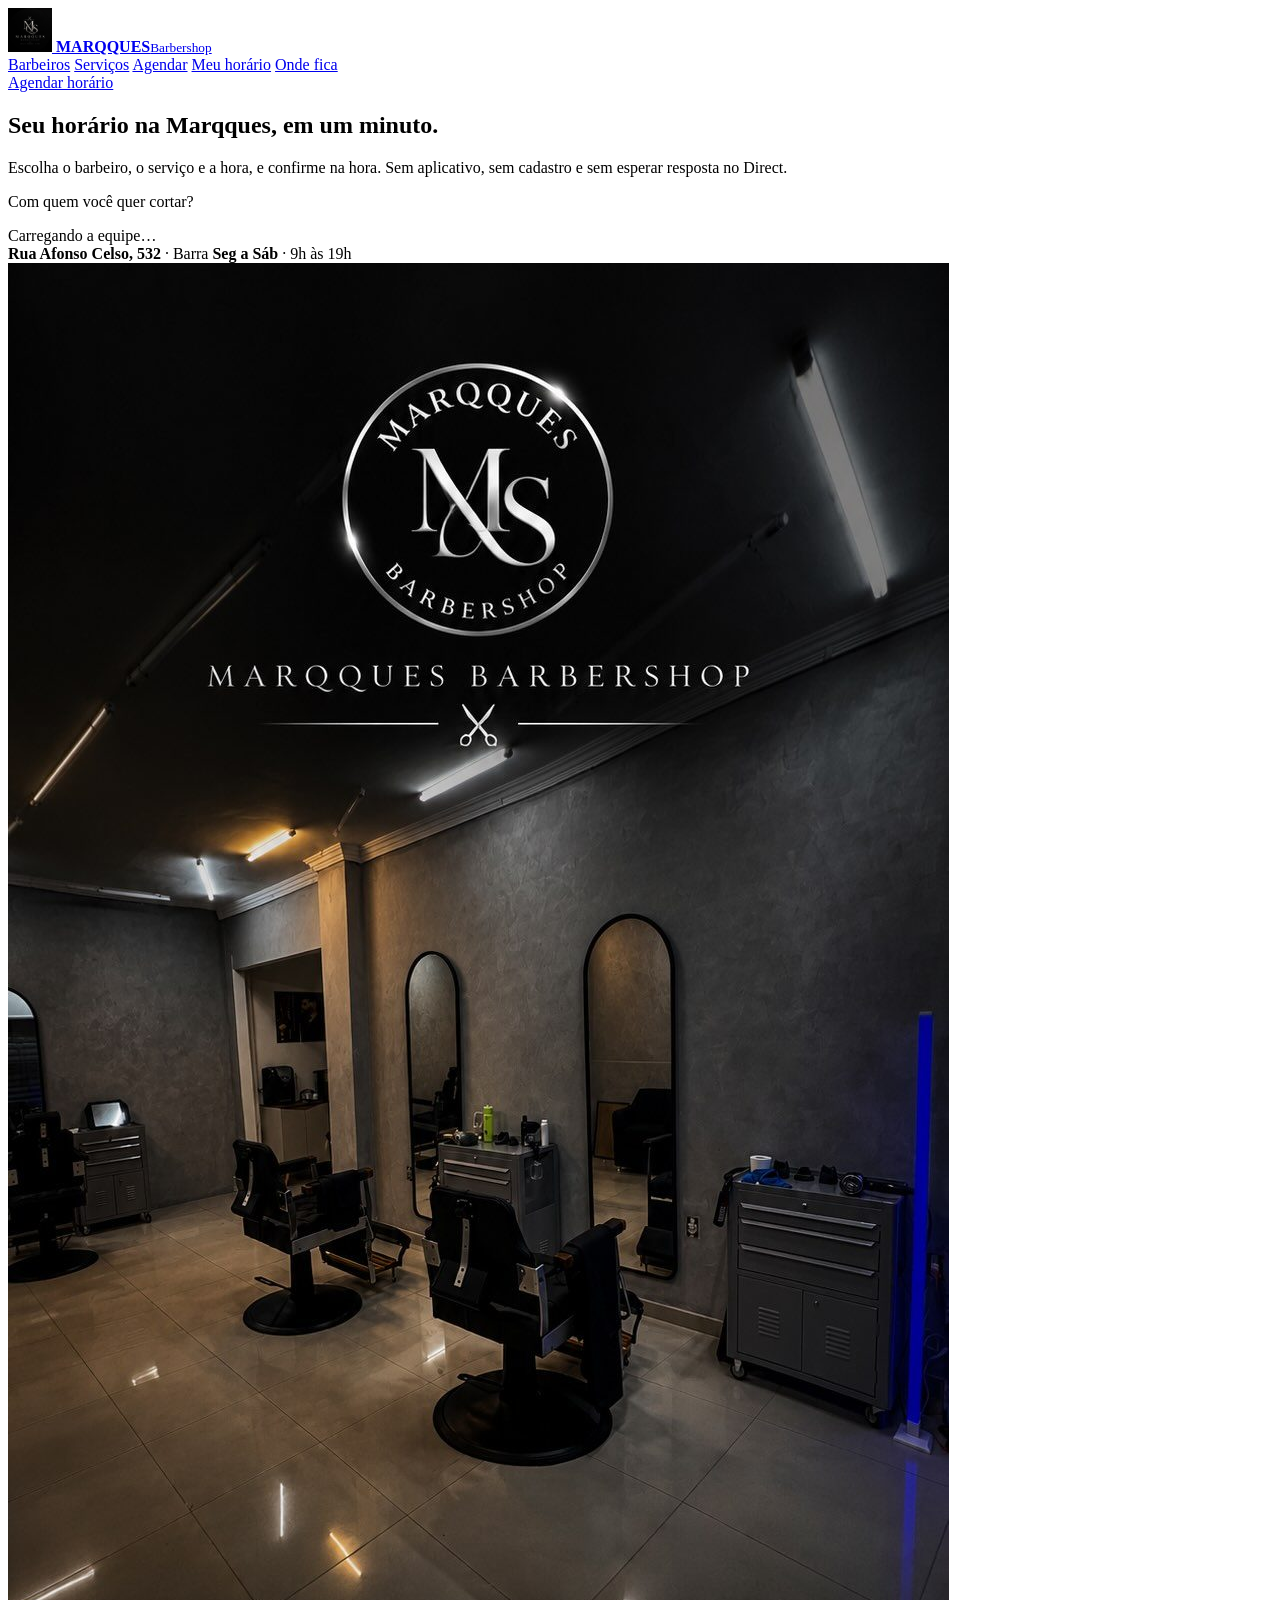
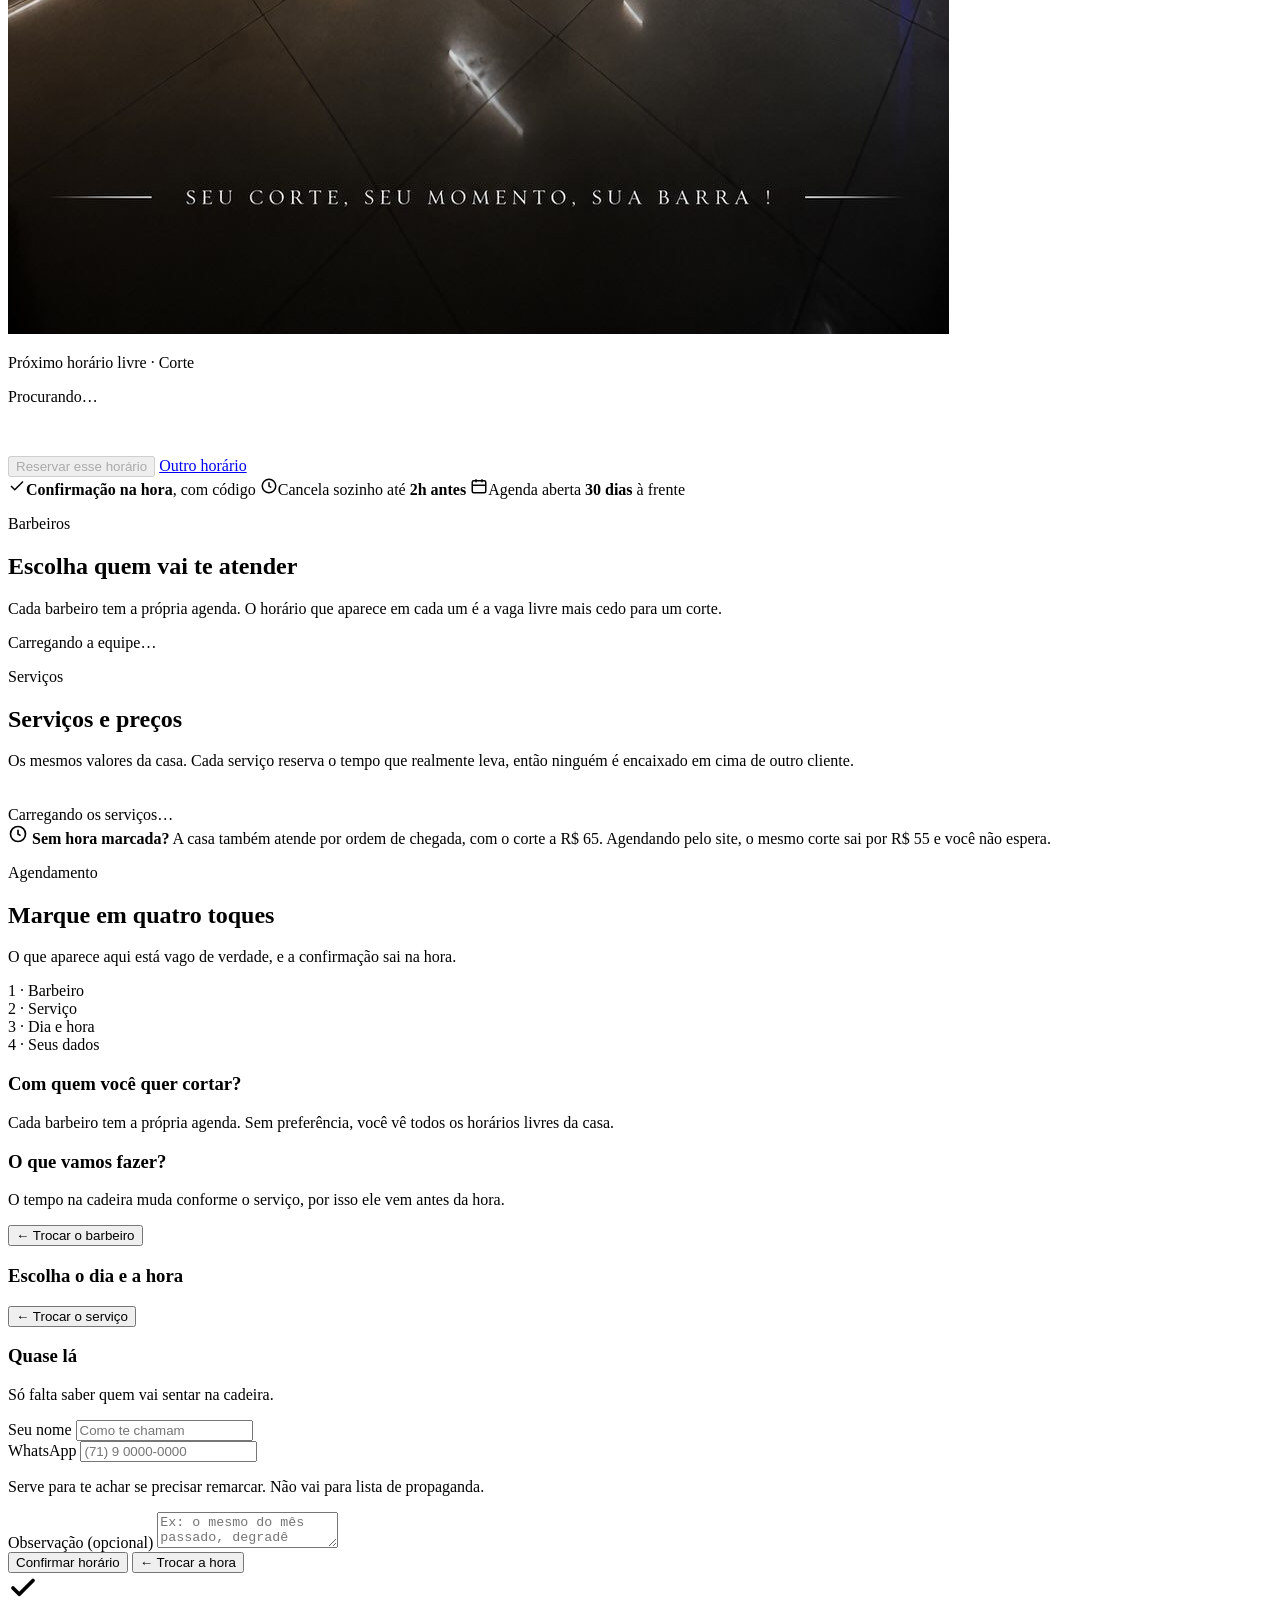
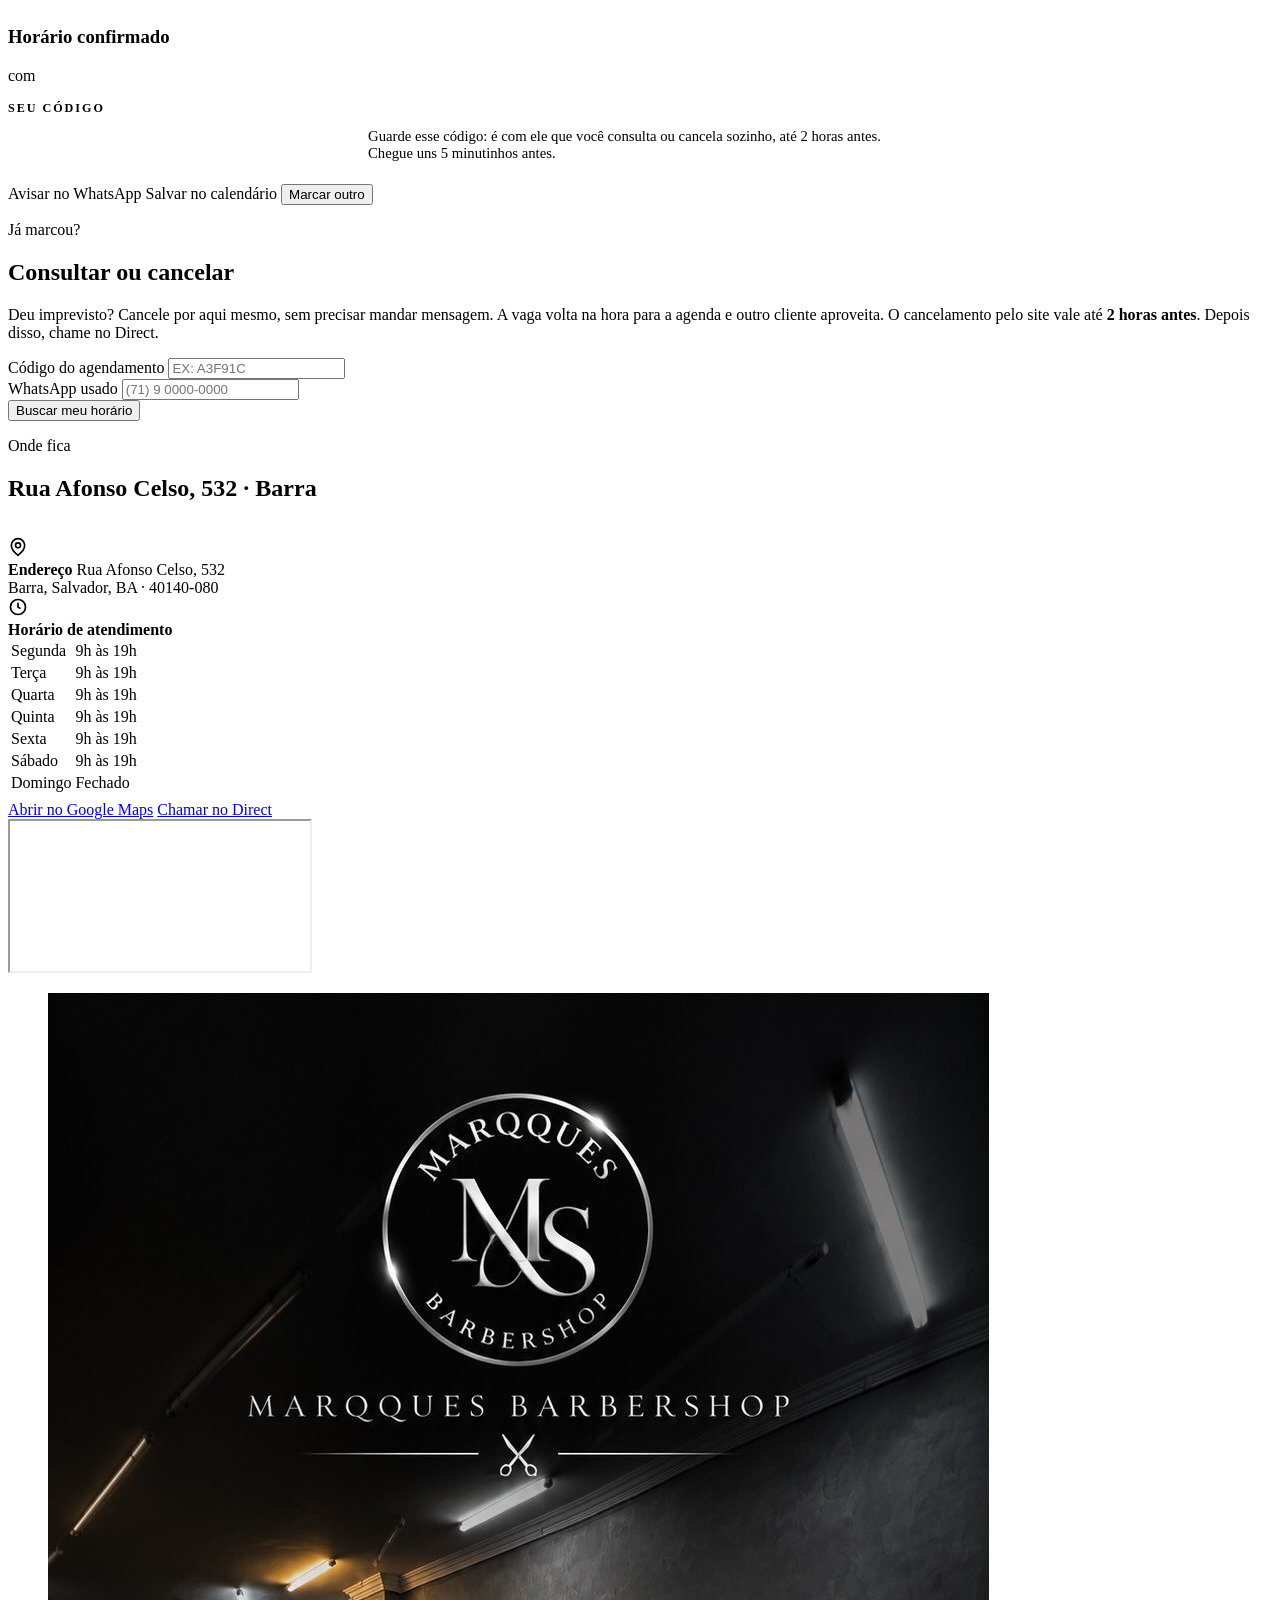
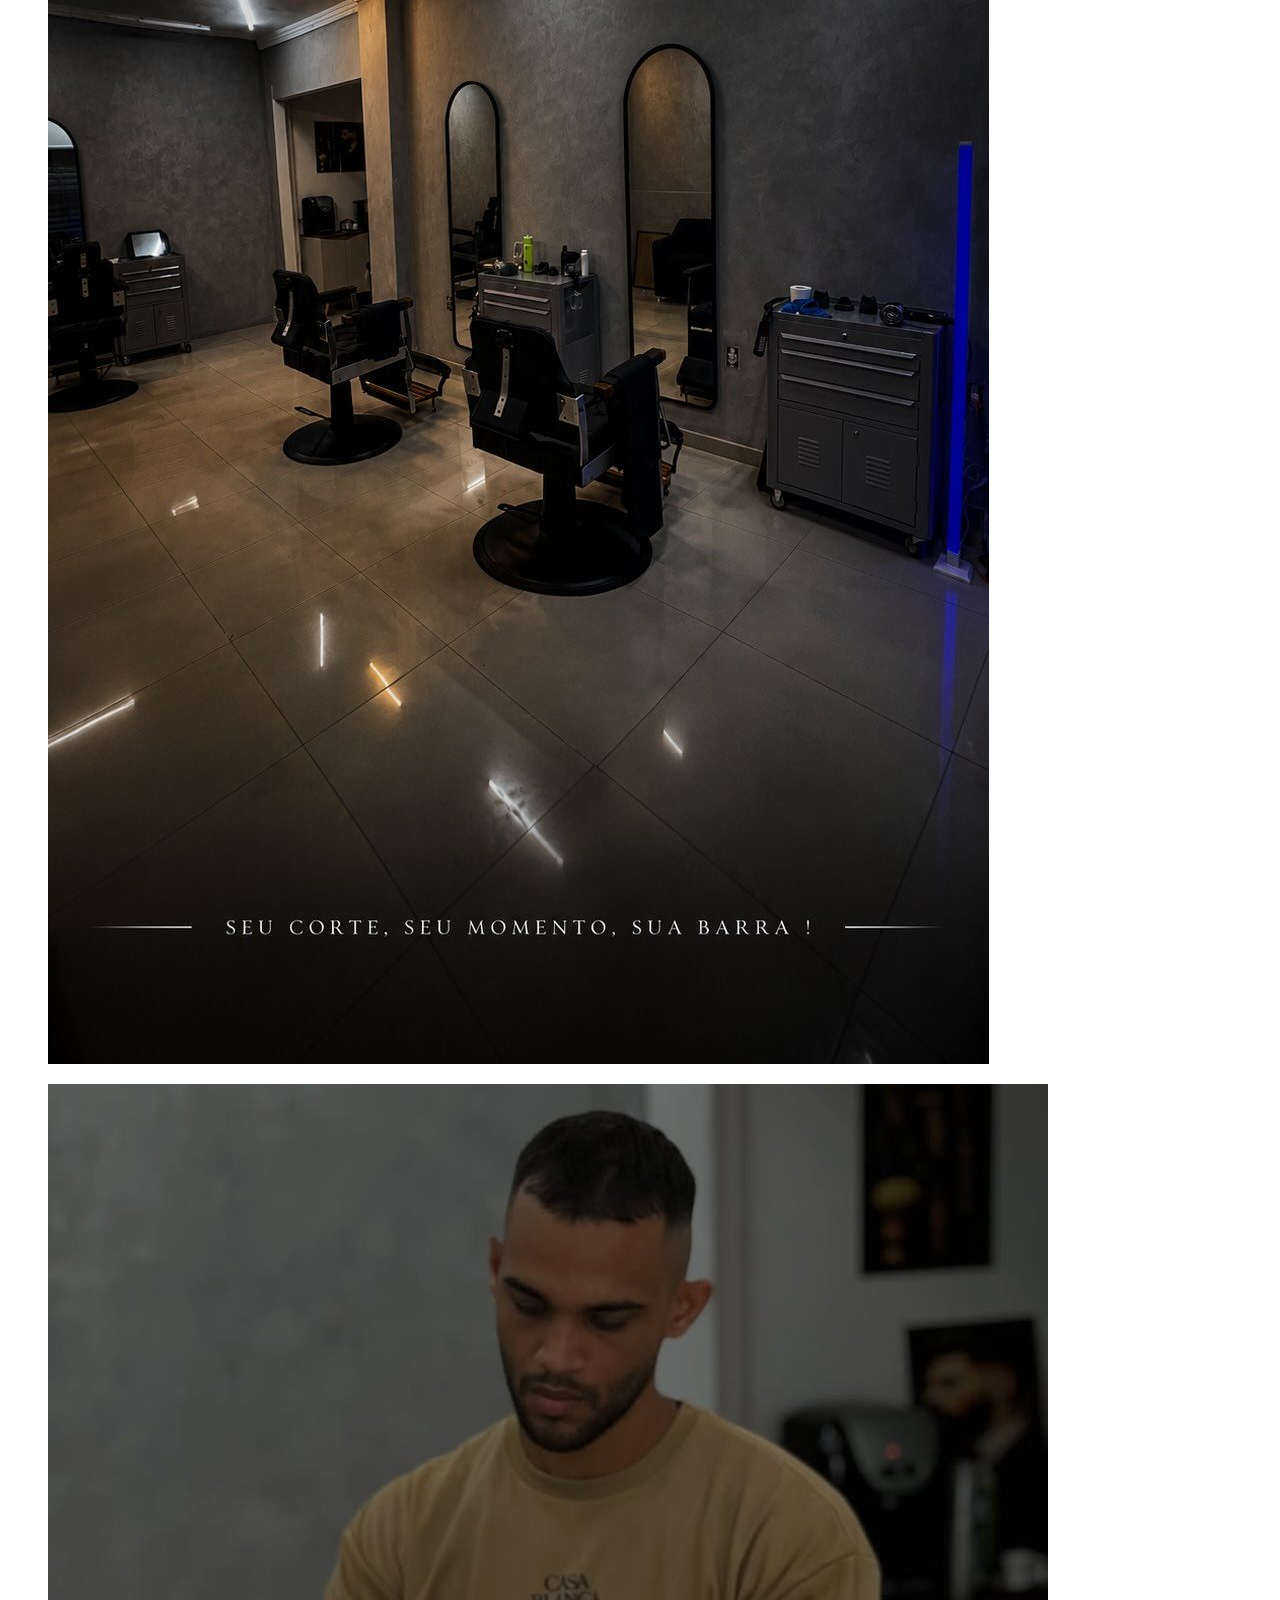
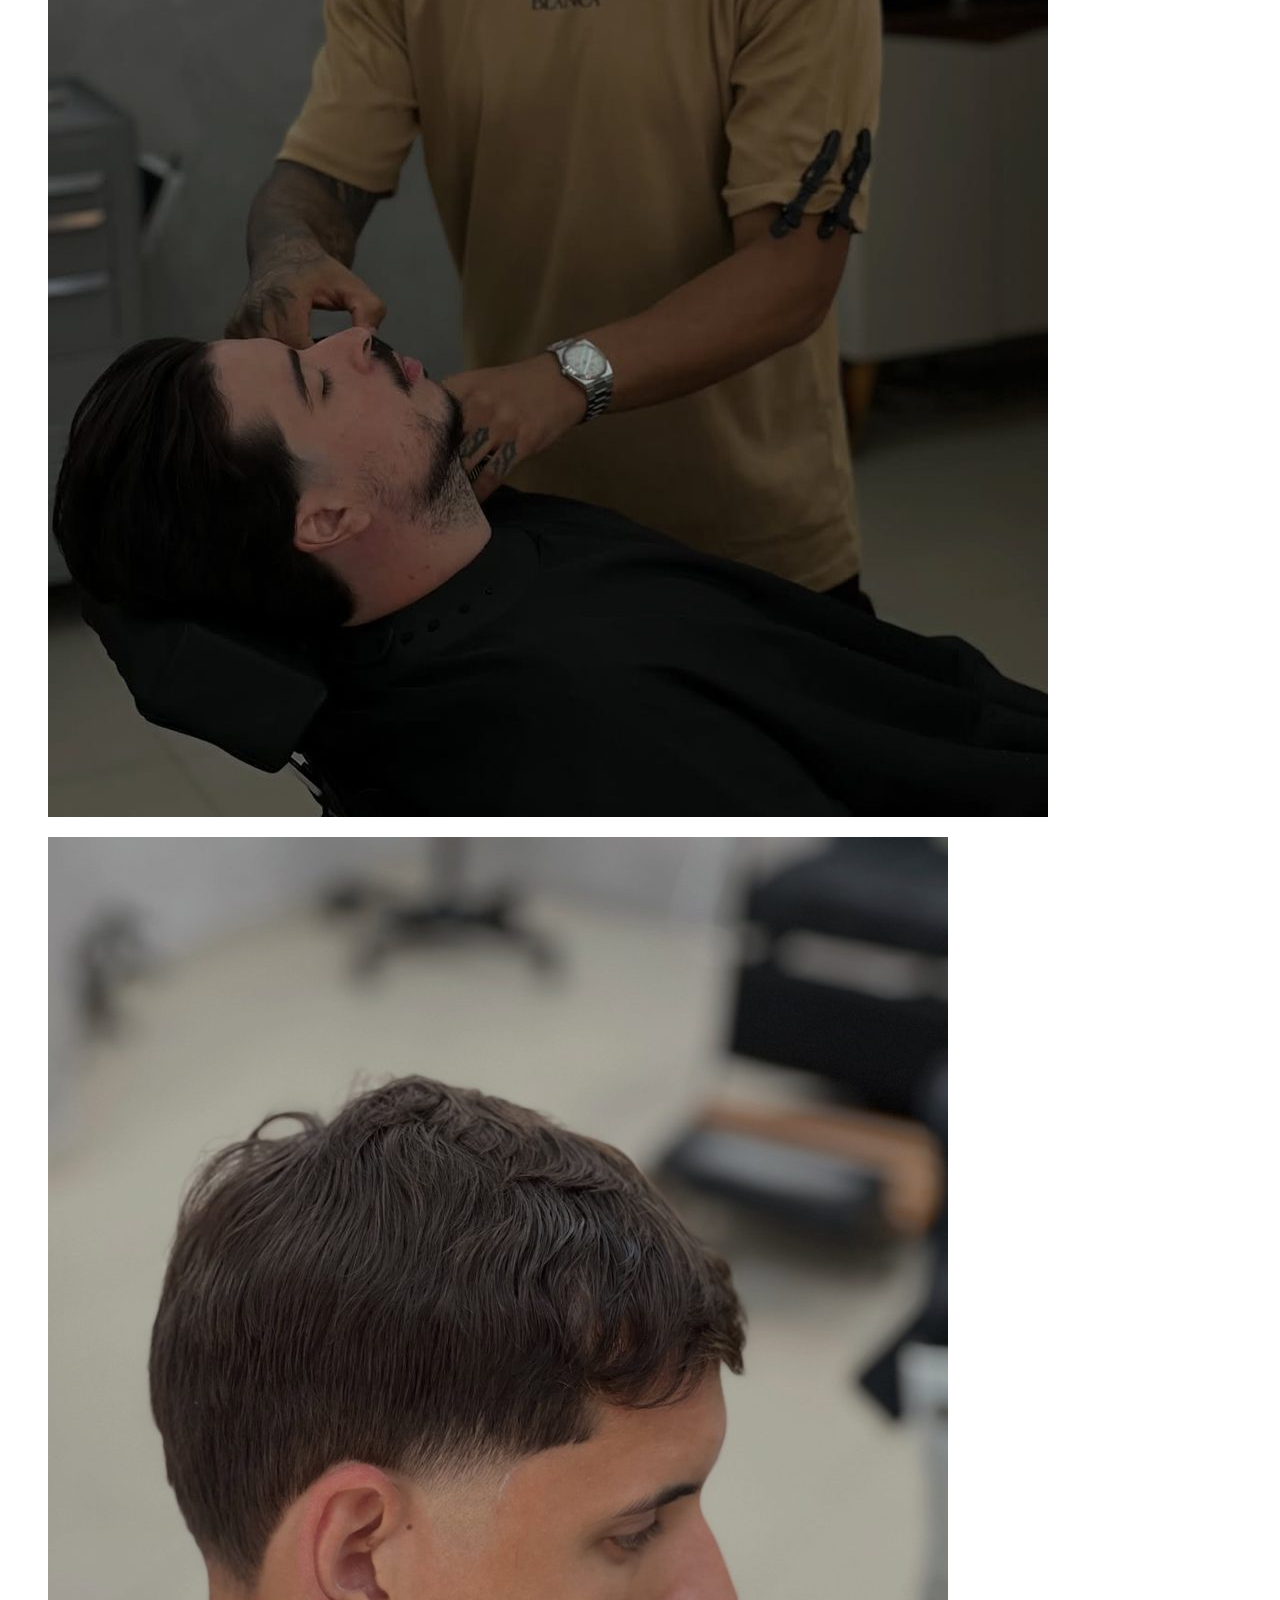
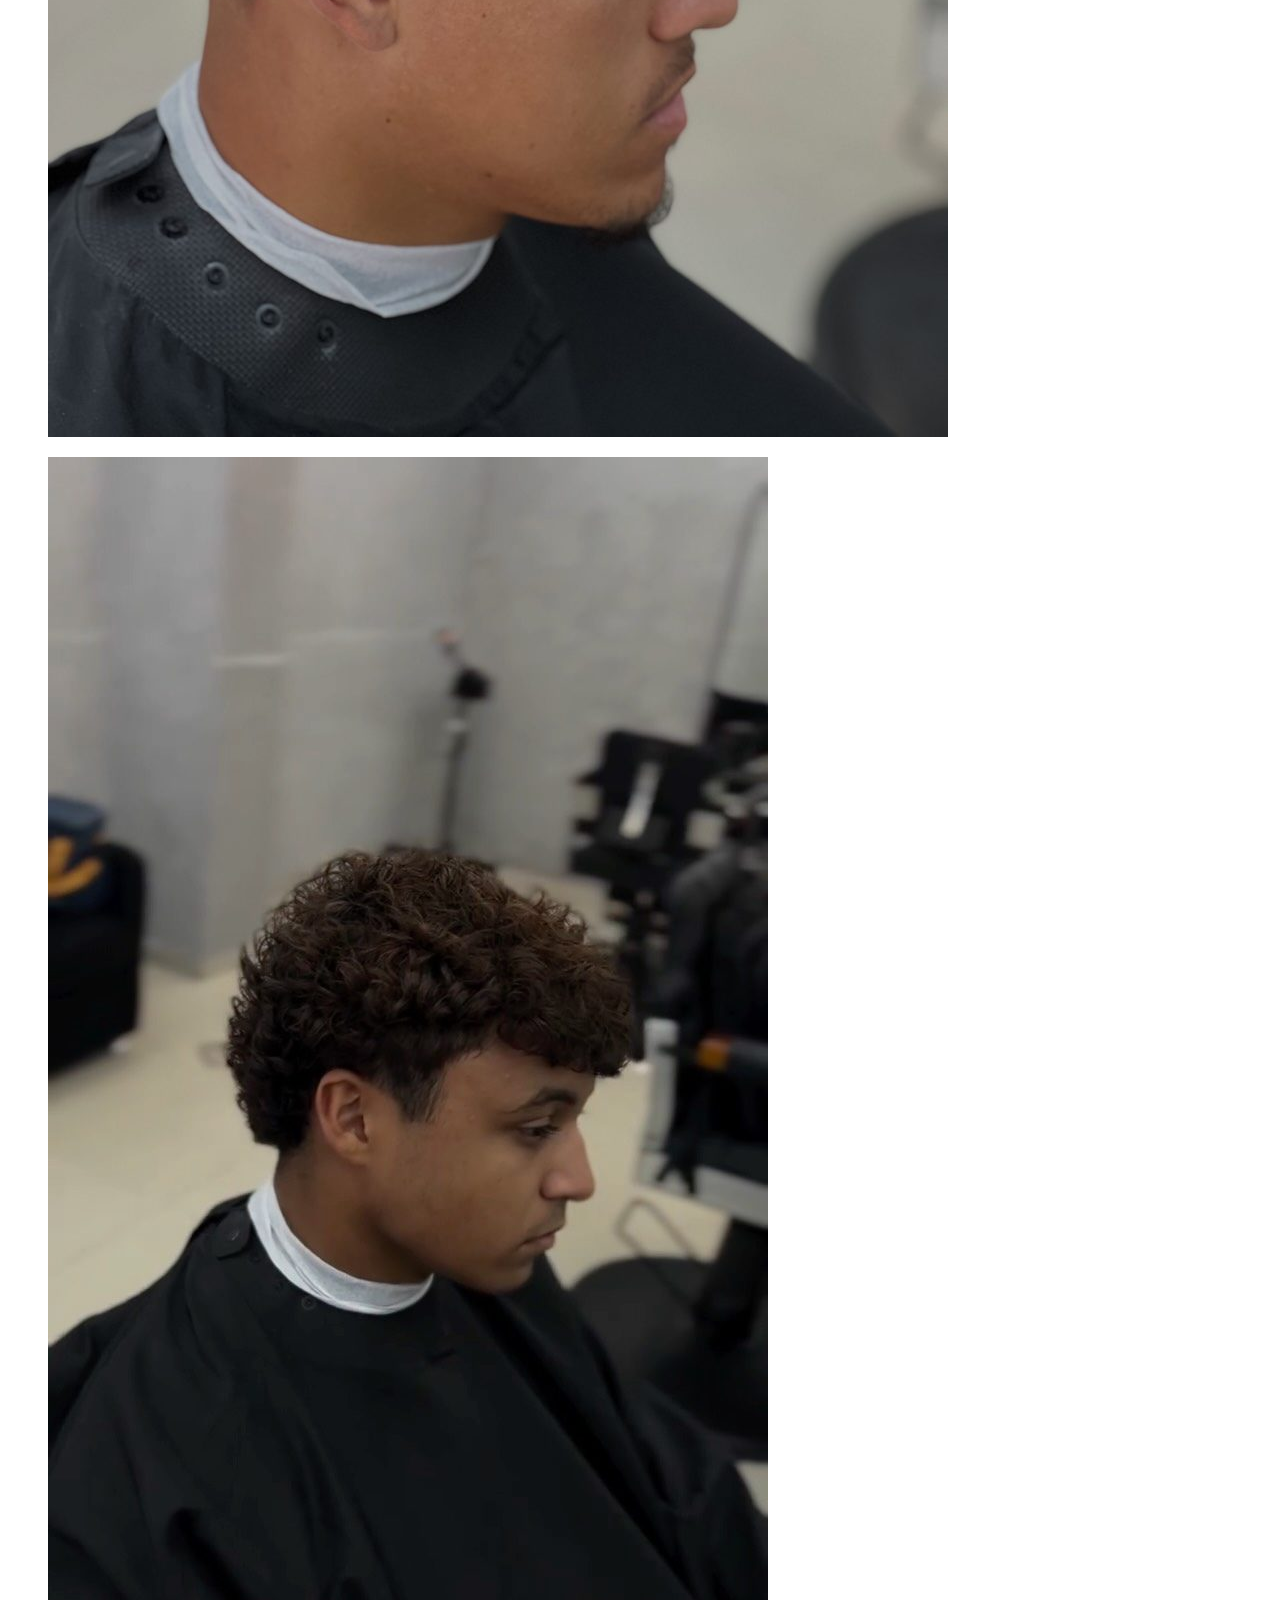
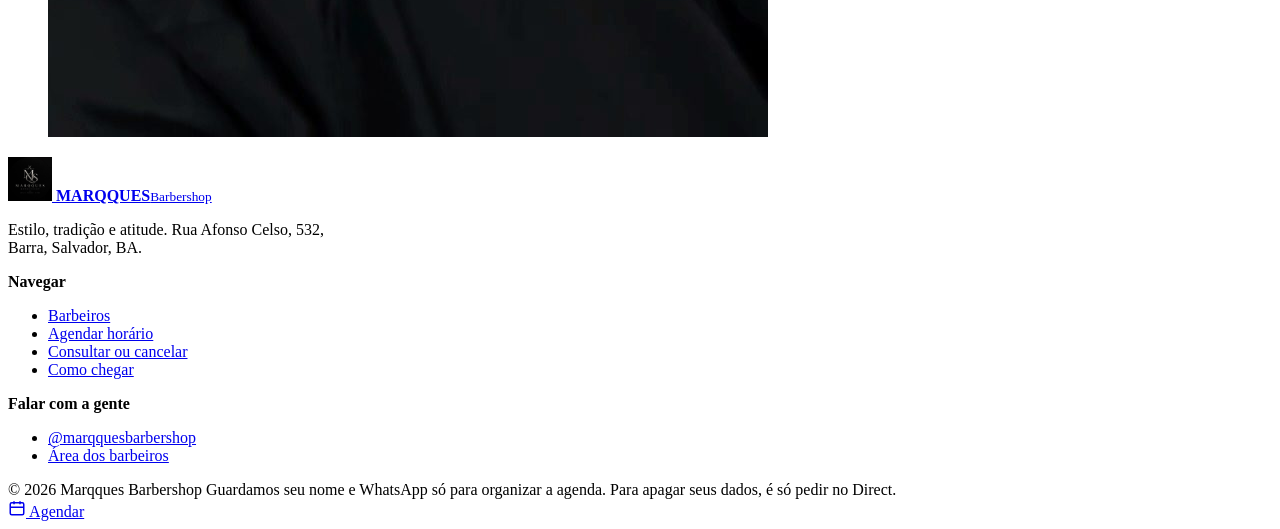
==== commit c2df7a5a: "Atualiza o site" ====
--- a/index.html
+++ b/index.html
@@ -18,7 +18,7 @@
 <link rel="preconnect" href="https://fonts.googleapis.com">
 <link rel="preconnect" href="https://fonts.gstatic.com" crossorigin>
 <link href="https://fonts.googleapis.com/css2?family=Cinzel:wght@600;700&family=Manrope:wght@400;500;600;700;800&display=swap" rel="stylesheet">
-<link rel="stylesheet" href="assets/estilo.css">
+<link rel="stylesheet" href="?v=20260923213619">
 
 <script type="application/ld+json">
 {
@@ -374,7 +374,7 @@
   Agendar
 </a>
 
-<script src="assets/config.js"></script>
+<script src="?v=20260923213619"></script>
 <!-- Este bloco vem ANTES de agenda.js: registra o ouvinte que recebe
      barbeiros e serviços assim que carregam. -->
 <script>
@@ -557,10 +557,13 @@
     });
   }
 
-  function recebe(d) { pintaCardapio(d.servicos); pintaEquipe(d.barbeiros, d.servicos); }
+  var dados = null;
+  function recebe(d) { dados = d; pintaCardapio(d.servicos); pintaEquipe(d.barbeiros, d.servicos); }
   document.addEventListener('tv:dados', function (ev) { recebe(ev.detail); });
+  // marcou? a vaga some da capa e dos cards na mesma hora
+  document.addEventListener('tv:agendado', function () { if (dados) pintaEquipe(dados.barbeiros, dados.servicos); });
 })();
 </script>
-<script src="assets/agenda.js"></script>
+<script src="?v=20260923213619"></script>
 </body>
 </html>
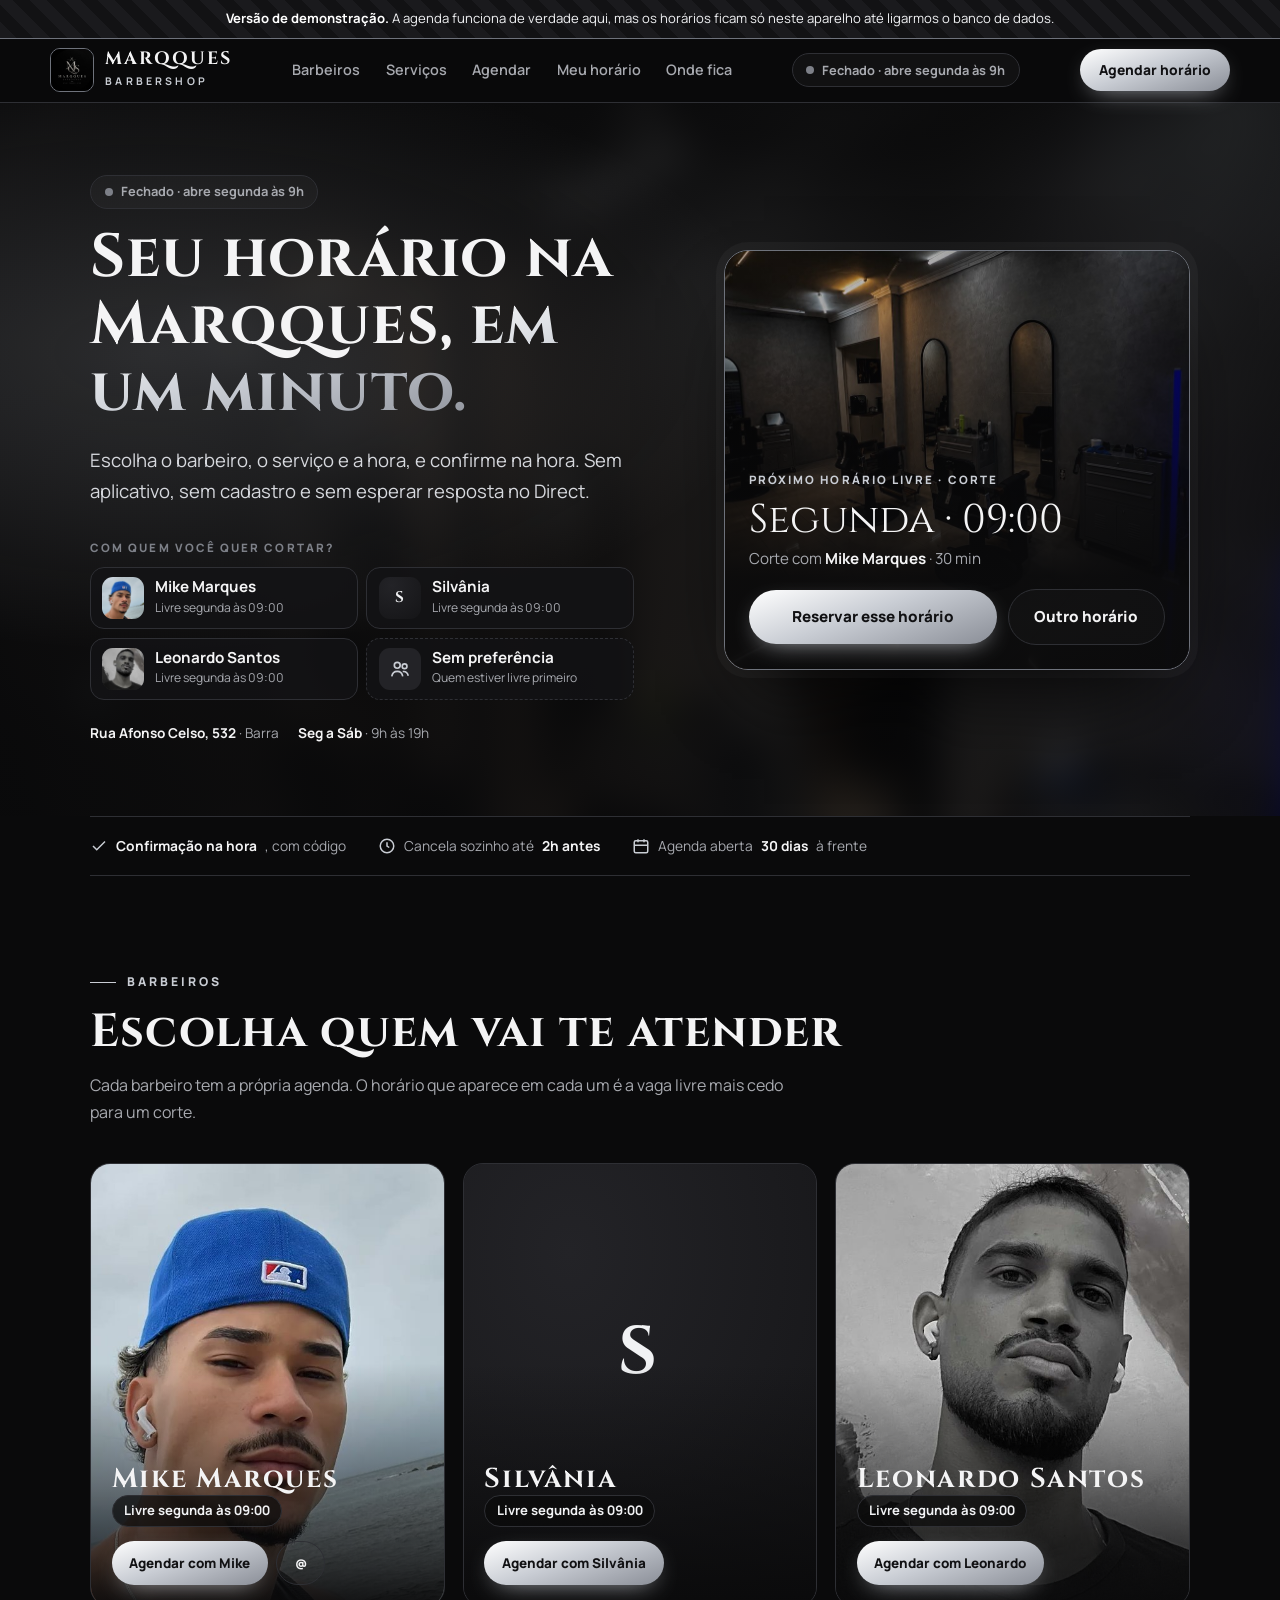
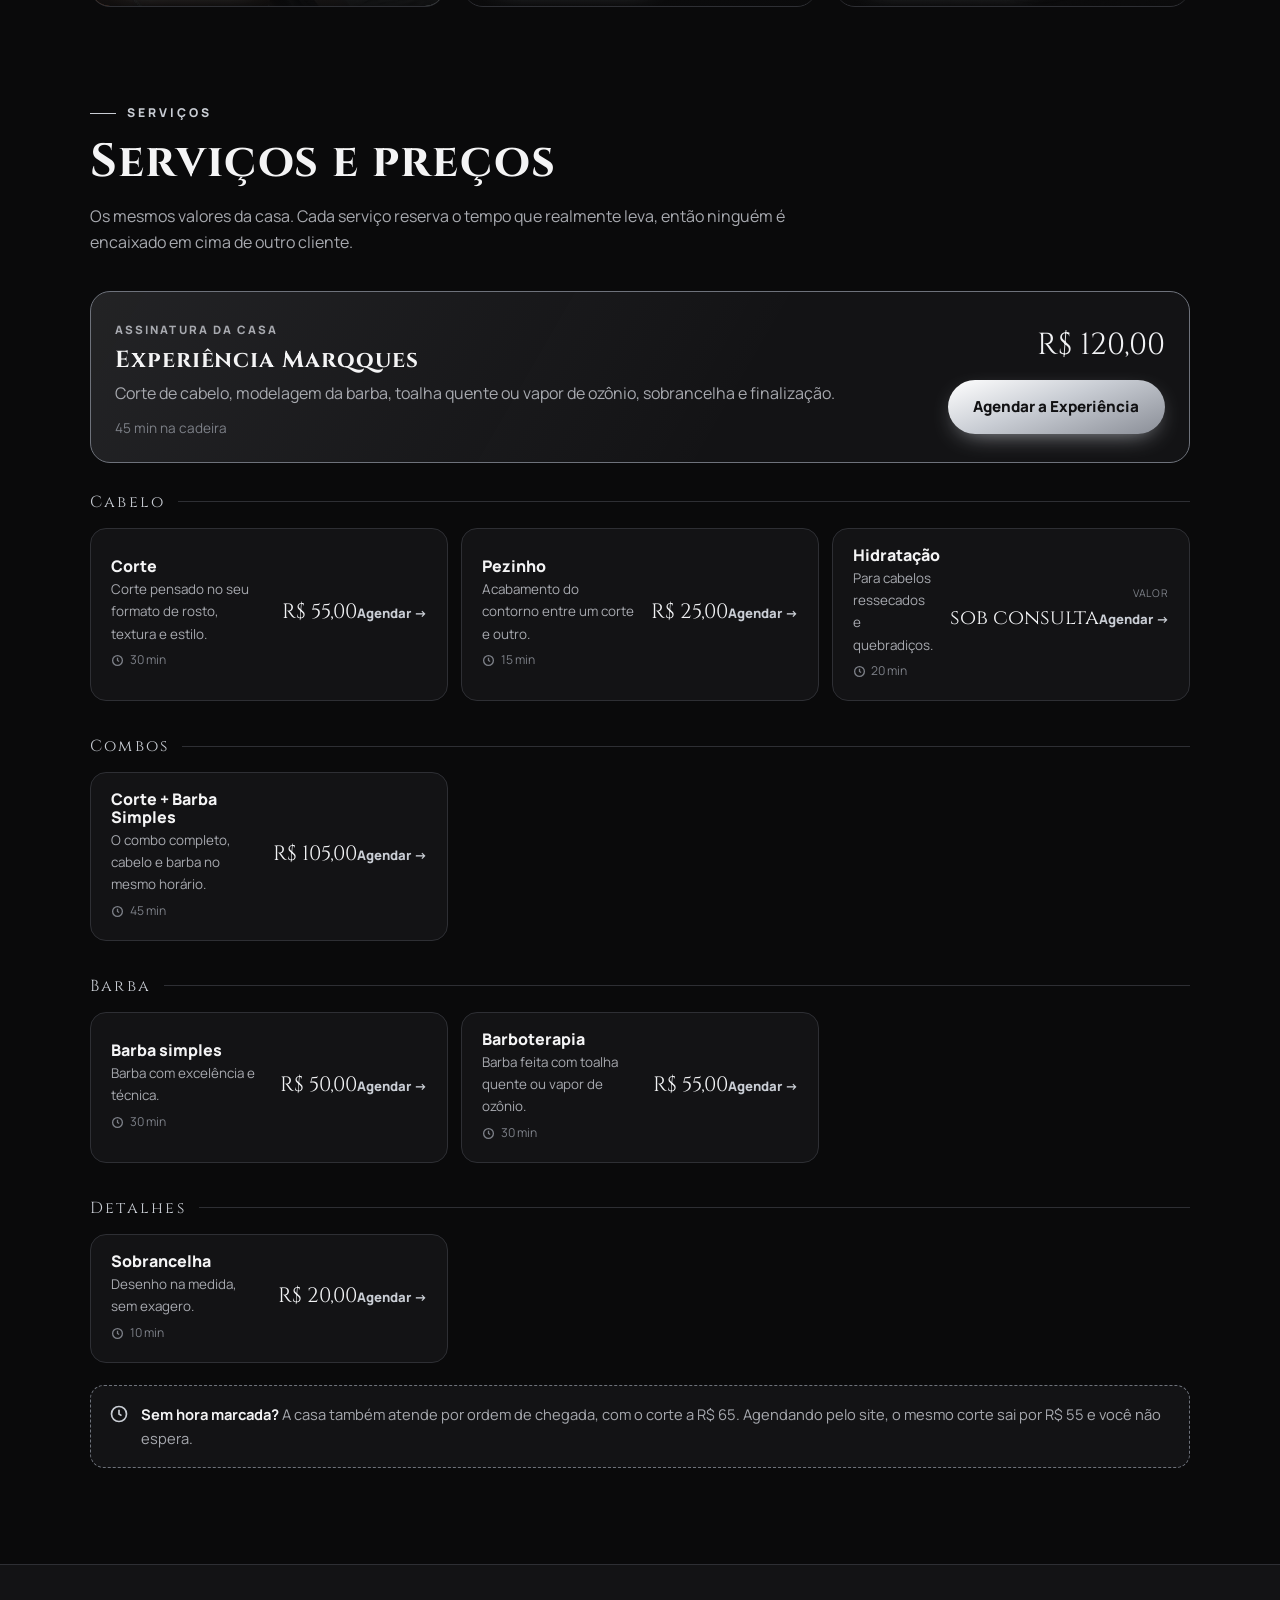
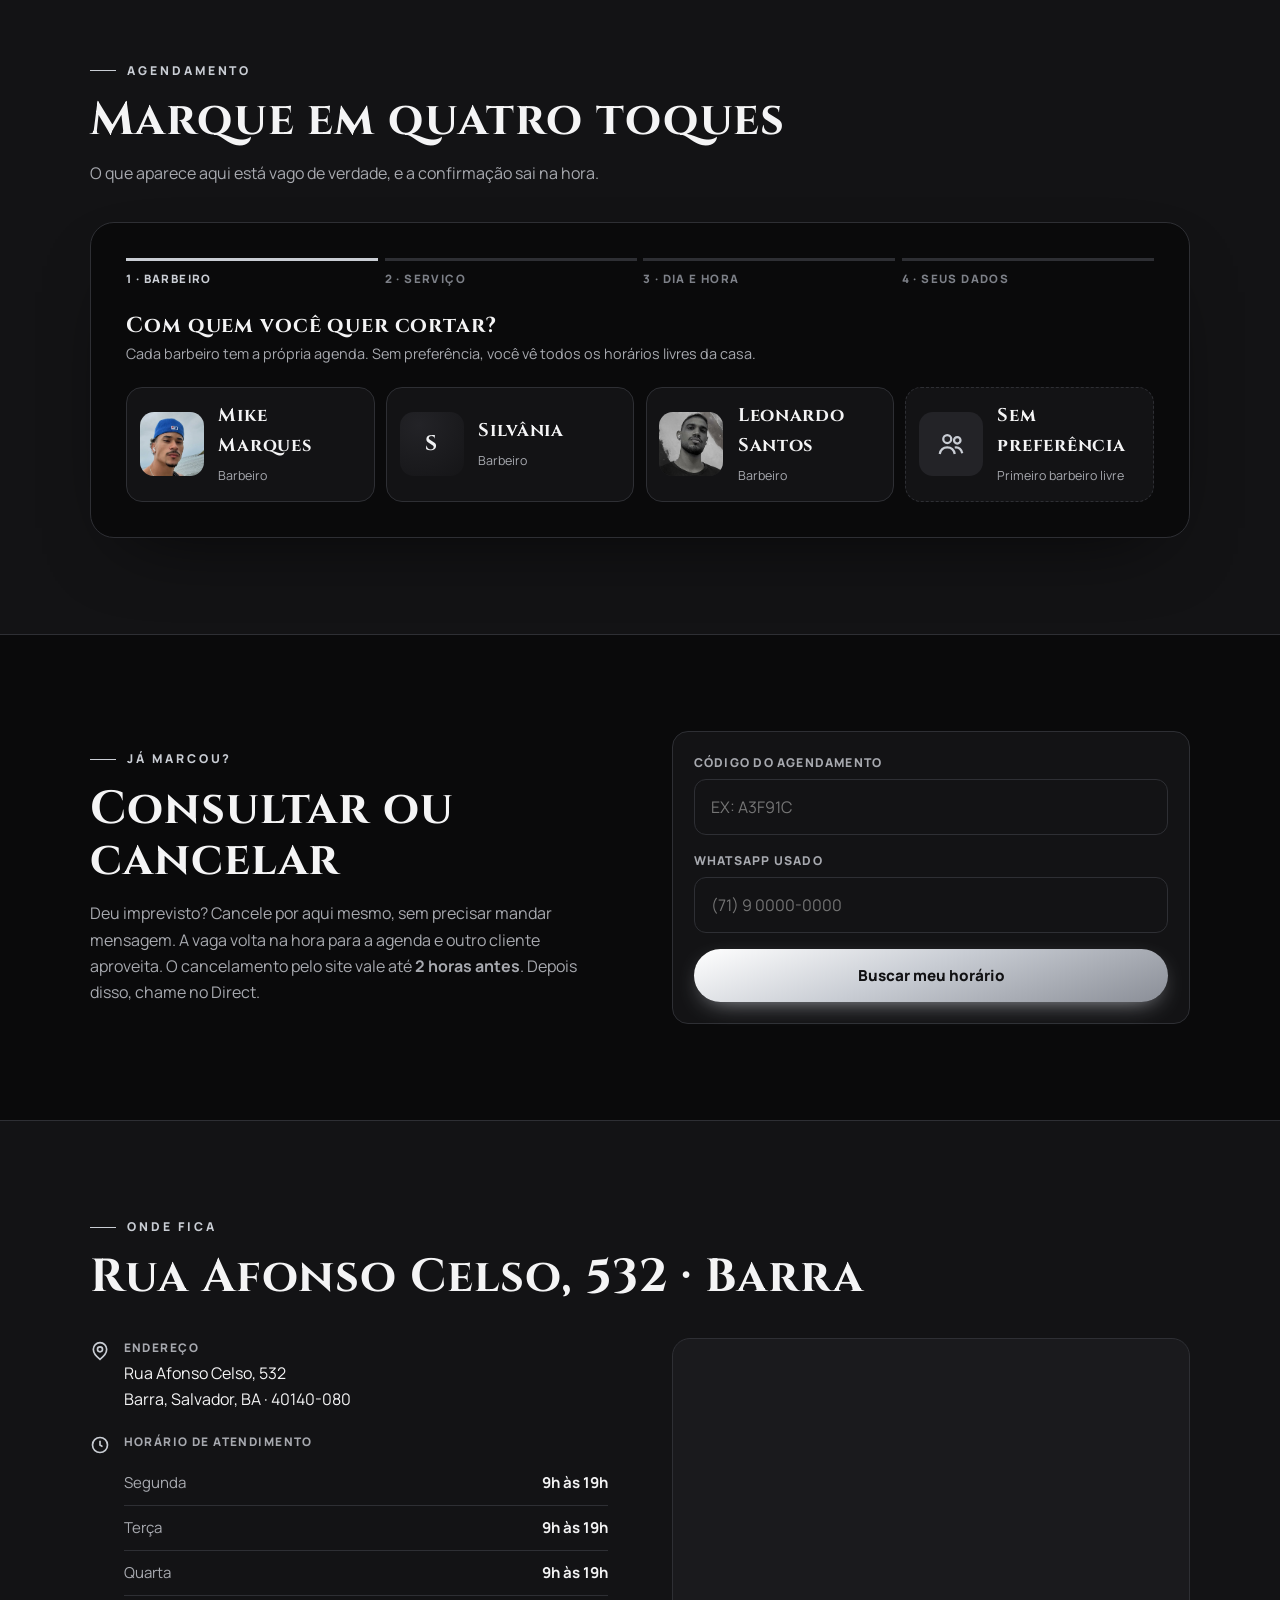
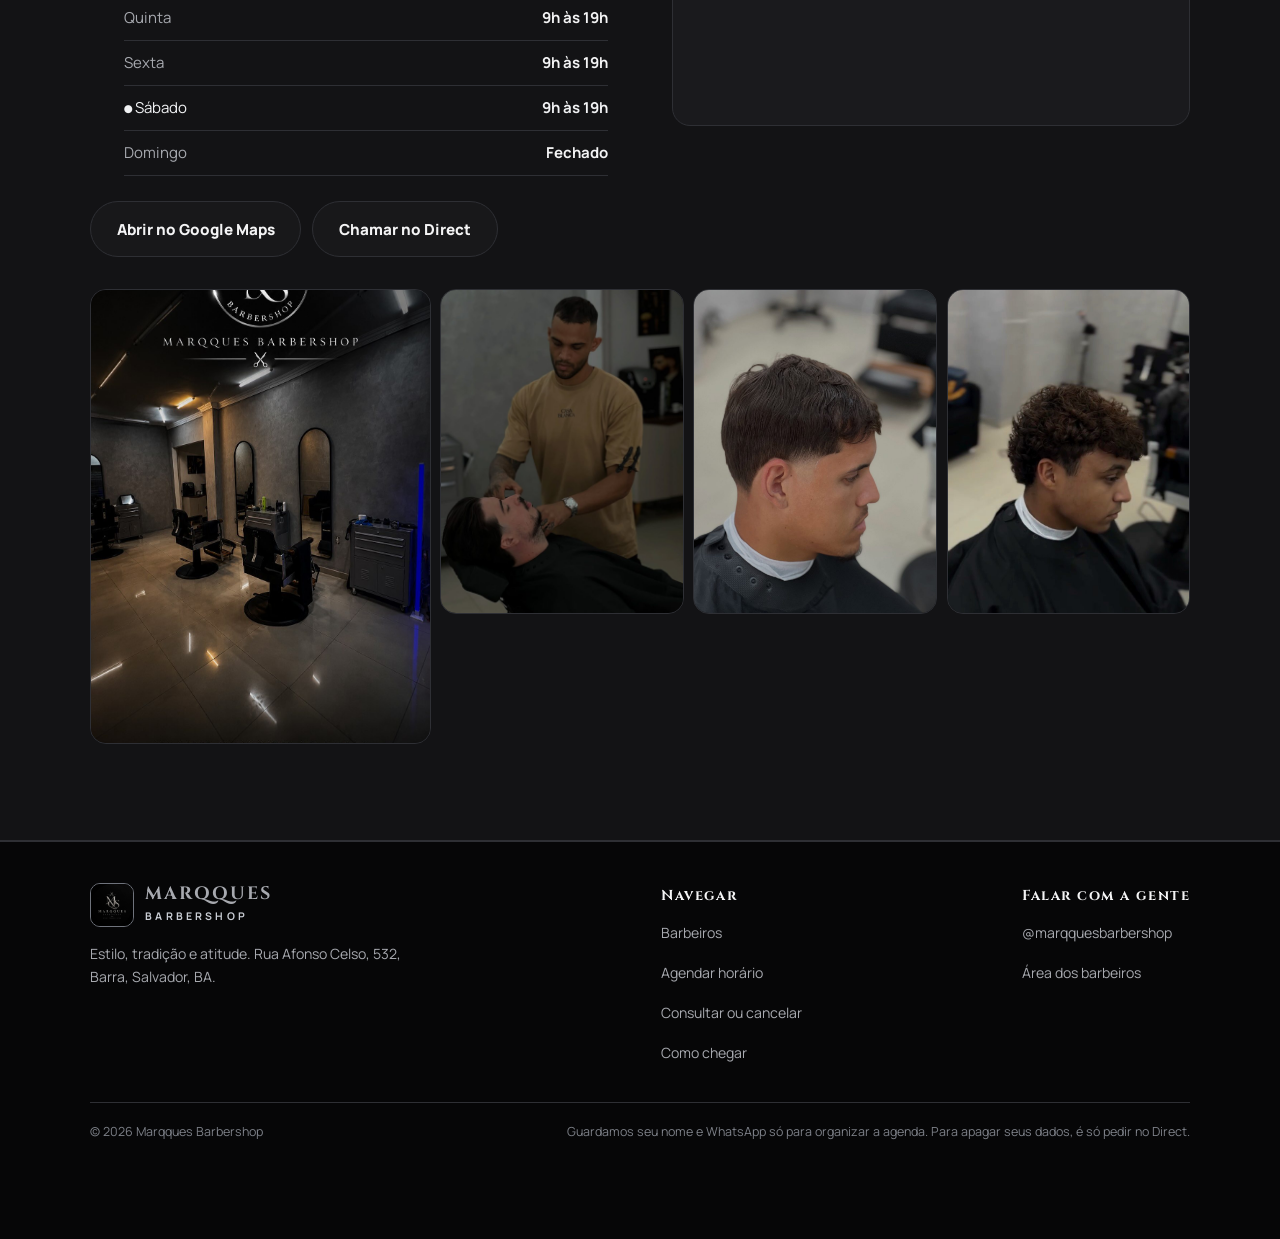
==== commit e4dbb169: "Atualiza o site" ====
--- a/index.html
+++ b/index.html
@@ -18,7 +18,7 @@
 <link rel="preconnect" href="https://fonts.googleapis.com">
 <link rel="preconnect" href="https://fonts.gstatic.com" crossorigin>
 <link href="https://fonts.googleapis.com/css2?family=Cinzel:wght@600;700&family=Manrope:wght@400;500;600;700;800&display=swap" rel="stylesheet">
-<link rel="stylesheet" href="?v=20260923213619">
+<link rel="stylesheet" href="assets/estilo.css?v=20260923213739">
 
 <script type="application/ld+json">
 {
@@ -374,7 +374,7 @@
   Agendar
 </a>
 
-<script src="?v=20260923213619"></script>
+<script src="assets/config.js?v=20260923213739"></script>
 <!-- Este bloco vem ANTES de agenda.js: registra o ouvinte que recebe
      barbeiros e serviços assim que carregam. -->
 <script>
@@ -564,6 +564,6 @@
   document.addEventListener('tv:agendado', function () { if (dados) pintaEquipe(dados.barbeiros, dados.servicos); });
 })();
 </script>
-<script src="?v=20260923213619"></script>
+<script src="assets/agenda.js?v=20260923213739"></script>
 </body>
 </html>
--- a/assets/estilo.css
+++ b/assets/estilo.css
@@ -0,0 +1,512 @@
+/* =====================================================================
+   Marqques Barbershop — folha de estilo
+   Paleta tirada da própria marca: monograma MQS em prata escovada
+   sobre preto, e o salão escuro de espelhos em arco e luz fria.
+   ===================================================================== */
+
+:root{
+  --fundo:      #0A0A0B;
+  --grafite:    #131315;
+  --carvao:     #1A1A1D;
+  --chumbo:     #232327;
+  --borda:      #2E2F34;
+
+  --prata:       #C9CDD4;
+  --prata-clara: #F1F2F4;
+  --prata-fundo: #6E727B;
+  --prata-gradiente: linear-gradient(160deg, #FFFFFF 0%, var(--prata) 45%, #8A8E97 100%);
+
+  --creme:      #F4F4F5;
+  --cinza:      #A7A9AF;
+  --cinza-fraco:#7D8088;
+  --verde-zap:  #25D366;
+  --vermelho:   #E06560;
+
+  --display: 'Cinzel', 'Trajan Pro', Georgia, serif;
+  --corpo:   'Manrope', system-ui, sans-serif;
+
+  --raio:  16px;
+  --larg:  1180px;
+}
+
+*{margin:0;padding:0;box-sizing:border-box}
+[hidden]{display:none !important}
+html{scroll-behavior:smooth;scroll-padding-top:80px}
+body{
+  font-family:var(--corpo);
+  background:var(--fundo);
+  color:var(--creme);
+  line-height:1.65;
+  overflow-x:clip;
+  -webkit-font-smoothing:antialiased;
+}
+img{display:block;max-width:100%}
+a{color:inherit;text-decoration:none}
+button{font:inherit;color:inherit;background:none;border:none;cursor:pointer}
+:focus-visible{outline:2px solid var(--prata);outline-offset:3px;border-radius:6px}
+
+.wrap{max-width:var(--larg);margin:0 auto;padding:0 clamp(1rem,4vw,2.5rem)}
+.secao{padding:clamp(3.5rem,8vw,6rem) 0}
+
+h1,h2,h3,.display{font-family:var(--display);font-weight:700;line-height:1.1;letter-spacing:.02em}
+h2{font-size:clamp(1.9rem,4.4vw,2.9rem)}
+h3{font-size:1.1rem;letter-spacing:.04em}
+
+.olho{
+  font-size:.76rem;font-weight:800;letter-spacing:.24em;text-transform:uppercase;color:var(--prata);
+  display:flex;align-items:center;gap:.7rem;margin-bottom:.9rem;
+}
+.olho::before{content:"";width:26px;height:1px;background:var(--prata);flex:none}
+.sub{color:var(--cinza);max-width:44rem;margin-top:.9rem}
+.prata-texto{
+  background:var(--prata-gradiente);-webkit-background-clip:text;background-clip:text;
+  -webkit-text-fill-color:transparent;color:var(--prata);
+}
+
+/* ---------- botões ---------- */
+.btn{
+  display:inline-flex;align-items:center;justify-content:center;gap:.55rem;
+  padding:.9rem 1.6rem;border-radius:100px;font-weight:800;font-size:.95rem;min-height:48px;
+  transition:transform .15s ease, box-shadow .15s ease, background .15s ease, border-color .15s;
+  text-align:center;
+}
+.btn:active{transform:translateY(1px)}
+.btn-prata{background:var(--prata-gradiente);color:#111113;box-shadow:0 8px 26px -12px var(--prata)}
+.btn-prata:hover{box-shadow:0 12px 32px -8px var(--prata)}
+.btn-linha{border:1px solid var(--borda);color:var(--creme);background:rgba(255,255,255,.02)}
+.btn-linha:hover{border-color:var(--prata);color:var(--prata-clara)}
+.btn-zap{background:var(--verde-zap);color:#05301A}
+.btn-bloco{width:100%}
+.btn:disabled{opacity:.45;cursor:not-allowed;transform:none}
+
+/* ---------- topo ---------- */
+.topo{
+  position:sticky;top:0;z-index:60;
+  background:rgba(10,10,11,.86);backdrop-filter:blur(14px);-webkit-backdrop-filter:blur(14px);
+  border-bottom:1px solid var(--borda);
+}
+.topo-in{display:flex;align-items:center;justify-content:space-between;gap:1rem;padding:.6rem 0}
+.marca{display:flex;align-items:center;gap:.7rem}
+.marca img{width:44px;height:44px;flex:none;border-radius:10px;object-fit:cover;border:1px solid var(--prata-fundo)}
+.marca b{font-family:var(--display);font-size:1.12rem;letter-spacing:.12em;line-height:1;display:block}
+.marca small{display:block;font-size:.66rem;letter-spacing:.3em;color:var(--prata);text-transform:uppercase;font-weight:700;margin-top:.25rem}
+.menu{display:flex;align-items:center;gap:1.6rem}
+.menu a{font-size:.9rem;font-weight:600;color:var(--cinza)}
+.menu a:hover{color:var(--prata-clara)}
+.topo .btn{padding:.6rem 1.2rem;font-size:.86rem;min-height:42px}
+@media(max-width:900px){ .menu{display:none} }
+
+/* ---------- capa ---------- */
+.capa{position:relative;min-height:min(92vh,800px);display:flex;align-items:center;isolation:isolate;overflow:hidden}
+.capa-foto{position:absolute;inset:0;z-index:-2;background:var(--grafite) center 38%/cover no-repeat}
+.capa::after{
+  content:"";position:absolute;inset:0;z-index:-1;
+  background:
+    radial-gradient(70% 60% at 12% 35%, rgba(214,218,226,.16), transparent 70%),
+    linear-gradient(100deg, rgba(10,10,11,.97) 0%, rgba(10,10,11,.9) 42%, rgba(10,10,11,.45) 100%);
+}
+.capa-in{padding-block:clamp(3rem,7vw,5rem);width:100%;display:grid;grid-template-columns:1.15fr .85fr;gap:clamp(2rem,5vw,4rem);align-items:center}
+.capa-foto{filter:blur(18px) saturate(.8);transform:scale(1.1)}
+.capa-quadro{margin:0;border-radius:24px;overflow:hidden;border:1px solid var(--prata-fundo);aspect-ratio:4/5;box-shadow:0 40px 90px -40px #000,0 0 0 8px rgba(214,218,226,.06)}
+.capa-quadro img{width:100%;height:100%;object-fit:cover;object-position:50% 45%}
+.capa .selo-novo{
+  display:inline-flex;align-items:center;gap:.5rem;border:1px solid var(--prata-fundo);
+  background:rgba(214,218,226,.08);color:var(--prata-clara);border-radius:100px;
+  padding:.35rem .9rem;font-size:.8rem;font-weight:700;letter-spacing:.04em;margin-bottom:1.2rem;
+}
+.capa h1{font-size:clamp(2.4rem,6.6vw,4.4rem);max-width:15ch}
+.capa p.lead{font-size:clamp(1rem,2vw,1.16rem);color:#D6D8DD;max-width:36rem;margin:1.2rem 0 2rem}
+.capa-ctas{display:flex;flex-wrap:wrap;gap:.8rem}
+.capa-rostos{display:flex;align-items:center;gap:.8rem;margin-top:2.2rem;font-size:.86rem;color:var(--cinza)}
+.capa-rostos .pilha{display:flex}
+.capa-rostos .pilha img{width:42px;height:42px;border-radius:50%;object-fit:cover;object-position:50% 20%;border:2px solid var(--fundo);margin-left:-10px}
+.capa-rostos .pilha img:first-child{margin-left:0}
+.capa-rostos b{color:var(--creme)}
+@media(max-width:700px){
+  .capa::after{background:linear-gradient(180deg, rgba(10,10,11,.55) 0%, rgba(10,10,11,.92) 45%, rgba(10,10,11,.98) 100%)}
+  .capa{min-height:auto}
+}
+
+@media(max-width:900px){
+  .capa-in{grid-template-columns:1fr}
+  .capa-quadro{order:-1;aspect-ratio:4/3;max-height:52vh}
+}
+.selos{display:flex;flex-wrap:wrap;gap:1.2rem 2rem;border-top:1px solid var(--borda);border-bottom:1px solid var(--borda);padding:1.1rem 0;font-size:.86rem;color:var(--cinza)}
+.selos span{display:flex;align-items:center;gap:.5rem}
+.selos svg{color:var(--prata);flex:none}
+.selos b{color:var(--creme);font-weight:700}
+
+/* ---------- equipe ---------- */
+.equipe{display:grid;grid-template-columns:repeat(3,1fr);gap:1.1rem;margin-top:2.4rem}
+@media(max-width:900px){ .equipe{grid-template-columns:1fr 1fr} }
+@media(max-width:560px){ .equipe{grid-template-columns:1fr} }
+.membro{
+  position:relative;border-radius:20px;overflow:hidden;border:1px solid var(--borda);background:var(--carvao);
+  aspect-ratio:4/5;isolation:isolate;
+}
+.membro img{position:absolute;inset:0;width:100%;height:100%;object-fit:cover;object-position:50% 25%;z-index:-1;transition:transform .5s ease}
+.membro:hover img{transform:scale(1.04)}
+.membro::after{content:"";position:absolute;inset:0;z-index:-1;background:linear-gradient(180deg,transparent 45%,rgba(10,10,11,.96) 100%)}
+.membro-info{position:absolute;left:0;right:0;bottom:0;padding:1.3rem}
+.membro-info h3{font-size:1.7rem;letter-spacing:.06em}
+.membro-info p{font-size:.8rem;letter-spacing:.2em;text-transform:uppercase;color:var(--prata);font-weight:700;margin:.2rem 0 1rem}
+.membro-acoes{display:flex;gap:.5rem;flex-wrap:wrap}
+.membro-acoes .btn{padding:.6rem 1.1rem;font-size:.84rem;min-height:44px}
+
+/* ---------- serviços ---------- */
+.cardapio-grupo + .cardapio-grupo{margin-top:2rem}
+.cardapio-titulo{font-family:var(--display);font-size:1rem;letter-spacing:.14em;color:var(--prata);margin-bottom:.8rem;display:flex;align-items:center;gap:.8rem}
+.cardapio-titulo::after{content:"";flex:1;height:1px;background:var(--borda)}
+.grade-servicos{display:grid;grid-template-columns:repeat(auto-fill,minmax(270px,1fr));gap:.8rem}
+.servico{
+  background:var(--grafite);border:1px solid var(--borda);border-radius:var(--raio);
+  padding:1.15rem 1.25rem;display:flex;align-items:center;gap:1rem;
+  transition:border-color .2s ease, transform .2s ease;
+}
+.servico:hover{border-color:var(--prata-fundo);transform:translateY(-2px)}
+.servico-txt{flex:1;min-width:0}
+.servico h3{font-family:var(--corpo);font-size:1rem;font-weight:800;letter-spacing:0}
+.servico p{font-size:.84rem;color:var(--cinza);margin-top:.15rem}
+.servico .tempo{font-size:.76rem;color:var(--cinza-fraco);margin-top:.35rem;display:flex;align-items:center;gap:.35rem}
+.servico-dir{text-align:right;flex:none}
+.servico .preco{font-family:var(--display);font-size:1.3rem;color:var(--prata-clara);white-space:nowrap;line-height:1.1}
+.servico .preco small{display:block;font-family:var(--corpo);font-size:.66rem;letter-spacing:.08em;color:var(--cinza-fraco);text-transform:uppercase}
+.servico .marcar{font-size:.82rem;font-weight:800;color:var(--prata);min-height:40px;display:inline-flex;align-items:center}
+.servico .marcar:hover{color:var(--prata-clara)}
+
+/* ---------- agendamento ---------- */
+.agendar{background:var(--grafite);border-block:1px solid var(--borda)}
+.painel{
+  background:var(--fundo);border:1px solid var(--borda);border-radius:24px;
+  padding:clamp(1.1rem,3.5vw,2.2rem);margin-top:2.2rem;
+  box-shadow:0 30px 80px -40px rgba(0,0,0,.8);
+}
+.passos{display:grid;grid-auto-flow:column;grid-auto-columns:1fr;gap:.4rem;margin-bottom:1.4rem}
+.passo{
+  padding:.5rem 0 .2rem;border-top:3px solid var(--borda);
+  font-size:.72rem;letter-spacing:.12em;text-transform:uppercase;color:var(--cinza-fraco);font-weight:800;
+  transition:color .2s, border-color .2s;
+}
+.passo[data-estado="atual"]{border-color:var(--prata);color:var(--prata)}
+.passo[data-estado="feito"]{border-color:var(--prata-fundo);color:var(--cinza)}
+@media(max-width:520px){ .passo{font-size:.7rem;letter-spacing:.02em} }
+
+.escolhas{display:flex;flex-wrap:wrap;gap:.5rem;margin-bottom:1.4rem}
+.escolha{
+  display:flex;flex-direction:column;align-items:flex-start;text-align:left;
+  padding:.45rem .85rem;border-radius:10px;border:1px solid var(--borda);background:var(--grafite);
+  font-size:.88rem;font-weight:700;line-height:1.3;
+}
+.escolha small{font-size:.64rem;letter-spacing:.14em;text-transform:uppercase;color:var(--cinza-fraco);font-weight:800}
+.escolha:hover{border-color:var(--prata-fundo)}
+.escolha::after{content:"trocar";font-size:.68rem;color:var(--prata);font-weight:700}
+
+.etapa{display:none}
+.etapa[data-ativa]{display:block;animation:sobe .25s ease}
+@keyframes sobe{from{opacity:0;transform:translateY(6px)}to{opacity:1;transform:none}}
+.etapa > h3{font-size:1.35rem;margin-bottom:.3rem}
+.etapa > .dica{font-size:.9rem;color:var(--cinza);margin-bottom:1.3rem}
+
+/* escolha de barbeiro */
+.lista-barbeiros{display:grid;grid-template-columns:repeat(auto-fill,minmax(210px,1fr));gap:.7rem}
+.barbeiro-opcao{
+  display:flex;align-items:center;gap:.9rem;text-align:left;width:100%;
+  padding:.8rem;border-radius:16px;border:1px solid var(--borda);background:var(--grafite);
+  transition:border-color .15s, background .15s, transform .15s;
+}
+.barbeiro-opcao:hover{border-color:var(--prata-fundo);transform:translateY(-1px)}
+.barbeiro-opcao[aria-pressed="true"]{border-color:var(--prata);background:rgba(214,218,226,.09)}
+.barbeiro-foto{width:64px;height:64px;border-radius:14px;overflow:hidden;flex:none;background:var(--chumbo);display:grid;place-items:center;color:var(--prata)}
+.barbeiro-foto img{width:100%;height:100%;object-fit:cover;object-position:50% 22%}
+.barbeiro-txt strong{display:block;font-family:var(--display);font-size:1.15rem;letter-spacing:.04em}
+.barbeiro-txt span{font-size:.78rem;color:var(--cinza)}
+.barbeiro-opcao.qualquer{border-style:dashed}
+
+/* escolha de serviço */
+.grupo-servico{font-size:.7rem;letter-spacing:.2em;text-transform:uppercase;color:var(--cinza-fraco);font-weight:800;margin:1.2rem 0 .55rem}
+.grupo-servico:first-child{margin-top:0}
+.lista-escolha{display:grid;grid-template-columns:repeat(auto-fill,minmax(240px,1fr));gap:.55rem}
+.opcao{
+  text-align:left;width:100%;padding:.9rem 1.05rem;border-radius:12px;min-height:56px;
+  border:1px solid var(--borda);background:var(--grafite);
+  display:flex;justify-content:space-between;align-items:center;gap:1rem;
+  transition:border-color .15s, background .15s;
+}
+.opcao:hover{border-color:var(--prata-fundo)}
+.opcao[aria-pressed="true"]{border-color:var(--prata);background:rgba(214,218,226,.09)}
+.opcao strong{display:block;font-weight:700;font-size:.95rem}
+.opcao span{font-size:.76rem;color:var(--cinza)}
+.opcao .val{font-family:var(--display);font-size:1.02rem;font-weight:700;color:var(--prata-clara);white-space:nowrap;text-align:right}
+
+/* fita de dias */
+.fita{display:flex;gap:.5rem;overflow-x:auto;padding-bottom:.7rem;scroll-snap-type:x proximity;margin-bottom:1rem}
+.fita::-webkit-scrollbar{height:5px}
+.fita::-webkit-scrollbar-thumb{background:var(--borda);border-radius:9px}
+.dia{
+  flex:none;width:70px;padding:.7rem .3rem;border-radius:14px;text-align:center;
+  border:1px solid var(--borda);background:var(--grafite);scroll-snap-align:start;
+  transition:border-color .15s, background .15s;
+}
+.dia:hover:not(:disabled){border-color:var(--prata-fundo)}
+.dia[aria-pressed="true"]{border-color:var(--prata);background:var(--prata-gradiente);color:#111113}
+.dia[aria-pressed="true"] .sem,.dia[aria-pressed="true"] .mes{color:#2A2B30}
+.dia:disabled{opacity:.3;cursor:not-allowed}
+.dia:disabled .num{text-decoration:line-through}
+.dia .sem{display:block;font-size:.66rem;letter-spacing:.1em;text-transform:uppercase;color:var(--cinza);font-weight:800}
+.dia .num{display:block;font-family:var(--display);font-weight:700;font-size:1.45rem;line-height:1.15}
+.dia .mes{display:block;font-size:.64rem;color:var(--cinza-fraco);text-transform:uppercase;letter-spacing:.08em;font-weight:700}
+.titulo-dia{font-size:.9rem;color:var(--cinza);margin-bottom:1rem}
+.titulo-dia:first-letter{text-transform:uppercase}
+
+/* grade de horários */
+.blocos-hora + .blocos-hora{margin-top:1.3rem}
+.turno{font-size:.7rem;letter-spacing:.16em;text-transform:uppercase;color:var(--cinza-fraco);font-weight:800;margin-bottom:.55rem}
+.grade-horas{display:grid;grid-template-columns:repeat(auto-fill,minmax(78px,1fr));gap:.45rem}
+.hora{
+  padding:.7rem .3rem;border-radius:10px;border:1px solid var(--borda);min-height:46px;
+  background:var(--grafite);font-weight:800;font-size:.98rem;letter-spacing:.02em;font-variant-numeric:tabular-nums;
+  transition:border-color .15s, background .15s;
+}
+.hora:hover{border-color:var(--prata);background:rgba(214,218,226,.1)}
+
+/* formulário */
+.campos{display:grid;gap:1rem;max-width:34rem}
+.campo label{display:block;font-size:.76rem;letter-spacing:.1em;text-transform:uppercase;color:var(--cinza);font-weight:800;margin-bottom:.4rem}
+.campo input,.campo textarea,.campo select{
+  width:100%;padding:.85rem 1rem;border-radius:12px;font:inherit;font-size:1rem;
+  background:var(--grafite);border:1px solid var(--borda);color:var(--creme);
+}
+.campo input:focus,.campo textarea:focus,.campo select:focus{outline:none;border-color:var(--prata)}
+.campo textarea{resize:vertical;min-height:80px}
+.campo .ajuda{font-size:.76rem;color:var(--cinza-fraco);margin-top:.35rem}
+
+.resumo{
+  background:var(--grafite);border:1px solid var(--borda);border-left:3px solid var(--prata);
+  border-radius:12px;padding:1.1rem 1.25rem;margin-bottom:1.5rem;
+}
+.resumo dl{display:grid;grid-template-columns:auto 1fr;gap:.4rem 1.2rem;font-size:.92rem}
+.resumo dt{color:var(--cinza-fraco);font-size:.74rem;letter-spacing:.1em;text-transform:uppercase;align-self:center;font-weight:800}
+.resumo dd{font-weight:700}
+.resumo .total{color:var(--prata-clara);font-family:var(--display);font-size:1.25rem}
+
+.acoes{display:flex;gap:.7rem;flex-wrap:wrap;margin-top:1.5rem;align-items:center}
+.voltar{font-size:.88rem;color:var(--cinza);display:inline-flex;align-items:center;gap:.4rem;min-height:44px;font-weight:600}
+.voltar:hover{color:var(--prata-clara)}
+
+/* avisos */
+.aviso{padding:.85rem 1.1rem;border-radius:12px;font-size:.9rem;margin:1rem 0;border:1px solid}
+.aviso-erro{background:rgba(224,101,96,.1);border-color:rgba(224,101,96,.45);color:#F6BDBA}
+.aviso-ok{background:rgba(37,211,102,.08);border-color:rgba(37,211,102,.35);color:#A9EBC4}
+.aviso-neutro{background:var(--grafite);border-color:var(--borda);color:var(--cinza)}
+.vazio{text-align:center;padding:2.2rem 1rem;color:var(--cinza)}
+.vazio b{display:block;font-family:var(--display);font-size:1.15rem;color:var(--creme);margin-bottom:.35rem}
+.carregando{color:var(--cinza-fraco);font-size:.9rem;padding:1.2rem 0}
+
+/* sucesso */
+.sucesso{text-align:center;padding:1rem 0}
+.selo-ok{
+  width:68px;height:68px;border-radius:50%;margin:0 auto 1.1rem;
+  display:grid;place-items:center;background:var(--prata-gradiente);color:#111113;
+}
+.sucesso h3{font-size:1.6rem}
+.sucesso .com{color:var(--prata-clara);font-weight:700;margin-top:.3rem}
+.codigo{
+  display:inline-block;font-family:var(--display);font-size:2rem;font-weight:700;letter-spacing:.28em;
+  padding:.5rem 1rem .5rem 1.28rem;border:1px dashed var(--prata-fundo);border-radius:12px;
+  color:var(--prata-clara);margin:.4rem 0 1rem;
+}
+
+/* faixa demo */
+.faixa-demo{
+  background:repeating-linear-gradient(45deg,#1A1A1D 0 12px,#121214 12px 24px);
+  border-bottom:1px solid var(--prata-fundo);color:var(--prata-clara);
+  font-size:.82rem;text-align:center;padding:.5rem 1rem;
+}
+.faixa-demo b{color:#fff}
+
+/* ---------- a casa ---------- */
+.dupla{display:grid;grid-template-columns:1fr 1fr;gap:clamp(1.5rem,5vw,4rem);align-items:center}
+@media(max-width:840px){ .dupla{grid-template-columns:1fr} }
+.moldura{position:relative;border-radius:20px;overflow:hidden;border:1px solid var(--borda);aspect-ratio:4/5;background:var(--carvao)}
+.moldura img{width:100%;height:100%;object-fit:cover}
+.citacao{font-family:var(--display);font-size:clamp(1.25rem,2.6vw,1.7rem);line-height:1.35;color:var(--creme);margin:1.4rem 0}
+.citacao span{color:var(--prata)}
+.numeros{display:grid;grid-template-columns:repeat(3,1fr);gap:.6rem;margin:1.6rem 0}
+.numero{background:var(--grafite);border:1px solid var(--borda);border-radius:12px;padding:.9rem 1rem}
+.numero b{display:block;font-family:var(--display);font-size:1.7rem;line-height:1;color:var(--prata-clara)}
+.numero span{display:block;font-size:.7rem;letter-spacing:.1em;text-transform:uppercase;color:var(--cinza);margin-top:.35rem;font-weight:700}
+
+/* ---------- galeria ---------- */
+.galeria{display:grid;grid-template-columns:2fr 1fr 1fr;grid-template-rows:repeat(2,minmax(180px,260px));gap:.7rem;margin-top:2.2rem}
+.galeria figure{border-radius:16px;overflow:hidden;border:1px solid var(--borda);background:var(--carvao);position:relative;margin:0}
+.galeria figure:first-child{grid-row:span 2}
+.galeria img{width:100%;height:100%;object-fit:cover;transition:transform .5s ease}
+.galeria figure:hover img{transform:scale(1.04)}
+.galeria figcaption{position:absolute;left:.7rem;bottom:.7rem;font-size:.74rem;font-weight:700;background:rgba(10,10,11,.8);padding:.25rem .6rem;border-radius:100px}
+@media(max-width:700px){
+  .galeria{grid-template-columns:1fr 1fr;grid-template-rows:none}
+  .galeria figure{aspect-ratio:1}
+  .galeria figure:first-child{grid-column:span 2;grid-row:auto;aspect-ratio:4/3}
+}
+
+/* ---------- local ---------- */
+.tabela-horario{width:100%;border-collapse:collapse;font-size:.94rem;margin-top:.6rem}
+.tabela-horario td{padding:.6rem 0;border-bottom:1px solid var(--borda)}
+.tabela-horario td:first-child{color:var(--cinza);width:7rem}
+.tabela-horario td:last-child{text-align:right;font-weight:700}
+.tabela-horario tr[data-hoje] td{color:var(--prata-clara)}
+.tabela-horario tr[data-hoje] td:first-child::before{content:"● ";font-size:.7em;vertical-align:middle}
+
+.mapa{border-radius:18px;overflow:hidden;border:1px solid var(--borda);aspect-ratio:16/12;background:var(--carvao)}
+.mapa iframe{width:100%;height:100%;border:0;filter:grayscale(.3) contrast(1.05)}
+.info-local{display:grid;gap:1.2rem}
+.info-item{display:flex;gap:.85rem;align-items:flex-start}
+.info-item svg{flex:none;margin-top:.2rem;color:var(--prata)}
+.info-item b.rot{display:block;font-size:.74rem;letter-spacing:.12em;text-transform:uppercase;color:var(--cinza);font-weight:800;margin-bottom:.15rem}
+
+.cartao{background:var(--grafite);border:1px solid var(--borda);border-radius:var(--raio);padding:1.3rem}
+
+/* ---------- rodapé ---------- */
+.rodape{border-top:1px solid var(--borda);padding:2.6rem 0 6rem;font-size:.88rem;color:var(--cinza);background:#060607}
+.rodape-in{display:flex;flex-wrap:wrap;gap:1.8rem;justify-content:space-between;align-items:flex-start}
+.rodape a:hover{color:var(--prata-clara)}
+.rodape-titulo{color:var(--creme);font-family:var(--display);letter-spacing:.1em;font-size:.9rem}
+.rodape-links{list-style:none;margin-top:.3rem}
+.rodape-links a{display:flex;align-items:center;min-height:40px}
+.creditos{font-size:.78rem;color:var(--cinza-fraco);margin-top:1.8rem;padding-top:1.2rem;border-top:1px solid var(--borda);display:flex;flex-wrap:wrap;gap:.6rem;justify-content:space-between}
+
+/* botão flutuante */
+.flutua{
+  position:fixed;right:1rem;bottom:1rem;z-index:70;
+  display:flex;align-items:center;gap:.5rem;padding:.85rem 1.25rem;border-radius:100px;min-height:50px;
+  background:var(--prata-gradiente);color:#111113;font-weight:800;font-size:.94rem;
+  box-shadow:0 10px 30px -8px rgba(0,0,0,.8);
+}
+@media(min-width:901px){ .flutua{display:none} }
+
+/* ---------- painel dos barbeiros ---------- */
+.agenda-item{display:flex;gap:1rem;align-items:flex-start;padding:1rem 0;border-bottom:1px solid var(--borda)}
+.agenda-item:last-child{border-bottom:0}
+.agenda-hora{font-family:var(--display);font-weight:700;font-size:1.2rem;color:var(--prata-clara);width:5.6rem;flex:none;line-height:1.2}
+.agenda-hora small{display:block;font-family:var(--corpo);font-size:.7rem;color:var(--cinza-fraco);letter-spacing:.04em;font-weight:600}
+.agenda-corpo{flex:1;min-width:0}
+.agenda-corpo strong{display:block}
+.agenda-corpo span{font-size:.86rem;color:var(--cinza)}
+.tag{display:inline-block;font-size:.68rem;letter-spacing:.1em;text-transform:uppercase;font-weight:800;padding:.2rem .55rem;border-radius:6px}
+.tag-ok{background:rgba(37,211,102,.14);color:#8FE0B2}
+.tag-off{background:rgba(224,101,96,.16);color:#F6BDBA}
+.tag-fim{background:var(--chumbo);color:var(--cinza)}
+.tag-barbeiro{background:rgba(214,218,226,.14);color:var(--prata-clara)}
+.mini{font-size:.8rem;padding:.45rem .9rem;min-height:40px}
+.metricas{display:grid;grid-template-columns:repeat(auto-fit,minmax(140px,1fr));gap:.7rem;margin-bottom:1.4rem}
+.metrica{background:var(--grafite);border:1px solid var(--borda);border-radius:12px;padding:.9rem 1.1rem}
+.metrica b{display:block;font-family:var(--display);font-size:1.6rem;color:var(--prata-clara);line-height:1.1}
+.metrica span{font-size:.7rem;letter-spacing:.12em;text-transform:uppercase;color:var(--cinza);font-weight:800}
+
+@media (prefers-reduced-motion: reduce){
+  *{animation:none !important;transition:none !important;scroll-behavior:auto !important}
+}
+@media print{
+  .topo,.flutua,.acoes,.faixa-demo{display:none}
+  body{background:#fff;color:#000}
+}
+
+/* =====================================================================
+   v2 — site como ferramenta: agenda na capa, próximo horário livre,
+   status da casa e cards de barbeiro com a vaga mais cedo.
+   ===================================================================== */
+
+/* iniciais no lugar da foto (barbeiro sem foto cadastrada) */
+.iniciais{
+  display:grid;place-items:center;width:100%;height:100%;
+  font-family:var(--display);font-weight:700;letter-spacing:.06em;color:var(--prata-clara);
+  background:radial-gradient(120% 120% at 30% 20%, var(--chumbo), var(--grafite));
+}
+.barbeiro-foto .iniciais{font-size:1.3rem}
+.filtro button .iniciais{width:34px;height:34px;border-radius:50%;font-size:.8rem}
+
+/* status da casa (aberto / fechado) */
+.status{
+  display:inline-flex;align-items:center;gap:.5rem;padding:.35rem .85rem;border-radius:100px;
+  font-size:.8rem;font-weight:700;border:1px solid var(--borda);background:rgba(255,255,255,.03);color:var(--cinza);
+}
+.status::before{content:"";width:8px;height:8px;border-radius:50%;background:var(--cinza-fraco);flex:none}
+.status[data-aberto]{color:#BFF0D2;border-color:rgba(37,211,102,.35)}
+.status[data-aberto]::before{background:var(--verde-zap);box-shadow:0 0 0 4px rgba(37,211,102,.18)}
+.topo .status{display:none}
+@media(min-width:1100px){ .topo .status{display:inline-flex} }
+
+/* capa-ferramenta */
+.capa-agenda{min-height:auto}
+.capa-agenda .capa-in{grid-template-columns:1.1fr .9fr;padding-block:clamp(2.2rem,6vw,4.5rem)}
+.capa-agenda h1{font-size:clamp(2.2rem,5.6vw,3.8rem);max-width:14ch;margin-top:1rem}
+.capa-agenda .lead{margin:1rem 0 1.6rem}
+.rotulo{font-size:.72rem;font-weight:800;letter-spacing:.18em;text-transform:uppercase;color:var(--cinza-fraco);margin-bottom:.6rem}
+
+.atalhos{display:grid;grid-template-columns:repeat(2,minmax(0,1fr));gap:.55rem;max-width:34rem}
+.atalho{
+  display:flex;align-items:center;gap:.7rem;text-align:left;padding:.55rem .7rem;border-radius:14px;
+  border:1px solid var(--borda);background:rgba(19,19,21,.82);min-height:62px;
+  transition:border-color .15s, transform .15s, background .15s;
+}
+.atalho:hover{border-color:var(--prata);transform:translateY(-1px);background:var(--grafite)}
+.atalho .av{width:42px;height:42px;border-radius:11px;overflow:hidden;flex:none;background:var(--chumbo);display:grid;place-items:center;color:var(--prata)}
+.atalho .av img{width:100%;height:100%;object-fit:cover;object-position:50% 25%}
+.atalho .av .iniciais{font-size:.95rem}
+.atalho b{display:block;font-size:.95rem;line-height:1.2}
+.atalho small{display:block;font-size:.76rem;color:var(--cinza);margin-top:.1rem;font-variant-numeric:tabular-nums}
+.atalho.qualquer{border-style:dashed}
+.capa-rodape{display:flex;flex-wrap:wrap;gap:.4rem 1.2rem;margin-top:1.4rem;font-size:.85rem;color:var(--cinza)}
+.capa-rodape b{color:var(--creme)}
+@media(max-width:420px){ .atalhos{grid-template-columns:1fr} }
+
+/* cartão "próximo horário livre" */
+.proximo{
+  position:relative;border-radius:24px;overflow:hidden;border:1px solid var(--prata-fundo);
+  min-height:420px;display:flex;flex-direction:column;justify-content:flex-end;isolation:isolate;
+  box-shadow:0 40px 90px -40px #000,0 0 0 8px rgba(214,218,226,.04);
+}
+.proximo > img{position:absolute;inset:0;width:100%;height:100%;object-fit:cover;object-position:50% 62%;z-index:-2}
+.proximo::after{content:"";position:absolute;inset:0;z-index:-1;background:linear-gradient(180deg,rgba(10,10,11,.1) 0%,rgba(10,10,11,.55) 40%,rgba(10,10,11,.96) 78%)}
+.proximo-in{padding:1.5rem}
+.proximo .rotulo{color:var(--prata)}
+.proximo-quando{font-family:var(--display);font-size:clamp(1.9rem,4vw,2.5rem);line-height:1.05;font-variant-numeric:tabular-nums}
+.proximo-com{color:var(--cinza);margin:.35rem 0 1.1rem;font-size:.95rem}
+.proximo-com b{color:var(--creme)}
+.proximo .acoes{margin-top:0}
+.proximo .btn-bloco{width:auto;flex:1}
+@media(max-width:900px){ .proximo{min-height:340px;order:0} .capa-agenda .capa-in{grid-template-columns:1fr} }
+
+/* equipe v2 */
+.equipe-v2 .membro-info .livre{
+  display:inline-flex;align-items:center;gap:.4rem;font-size:.82rem;font-weight:700;color:var(--prata-clara);
+  background:rgba(10,10,11,.72);border:1px solid var(--borda);border-radius:100px;padding:.25rem .7rem;margin:.1rem 0 .9rem;
+  font-variant-numeric:tabular-nums;
+}
+.membro.sem-foto .iniciais{position:absolute;inset:0;z-index:-1;font-size:4.2rem;padding-bottom:4rem}
+
+/* serviço assinatura */
+.assinatura{
+  display:grid;grid-template-columns:1fr auto;gap:1.2rem;align-items:center;
+  padding:1.4rem 1.5rem;border-radius:20px;margin-bottom:1.6rem;
+  border:1px solid var(--prata-fundo);
+  background:linear-gradient(120deg,rgba(214,218,226,.08),rgba(214,218,226,0) 60%),var(--grafite);
+}
+.assinatura h3{font-size:1.45rem}
+.assinatura p{color:var(--cinza);margin-top:.35rem;max-width:46rem}
+.assinatura .meta{display:flex;gap:1rem;align-items:center;margin-top:.7rem;font-size:.85rem;color:var(--cinza-fraco)}
+.assinatura .preco{font-family:var(--display);font-size:1.9rem;color:var(--prata-clara);white-space:nowrap}
+@media(max-width:640px){ .assinatura{grid-template-columns:1fr} }
+
+/* faixa de fotos */
+.faixa-fotos{display:grid;grid-template-columns:1.4fr 1fr 1fr 1fr;gap:.6rem;margin-top:2rem}
+.faixa-fotos figure{margin:0;border-radius:16px;overflow:hidden;border:1px solid var(--borda);aspect-ratio:3/4;background:var(--carvao)}
+.faixa-fotos img{width:100%;height:100%;object-fit:cover}
+@media(max-width:700px){ .faixa-fotos{grid-template-columns:1fr 1fr} }
+
+.aviso-chegada{
+  display:flex;gap:.8rem;align-items:flex-start;padding:1rem 1.1rem;border-radius:14px;
+  background:var(--grafite);border:1px dashed var(--prata-fundo);font-size:.92rem;color:var(--cinza);margin-top:1.4rem
+}
+.aviso-chegada b{color:var(--creme)}
+.aviso-chegada svg{flex:none;color:var(--prata);margin-top:.15rem}
